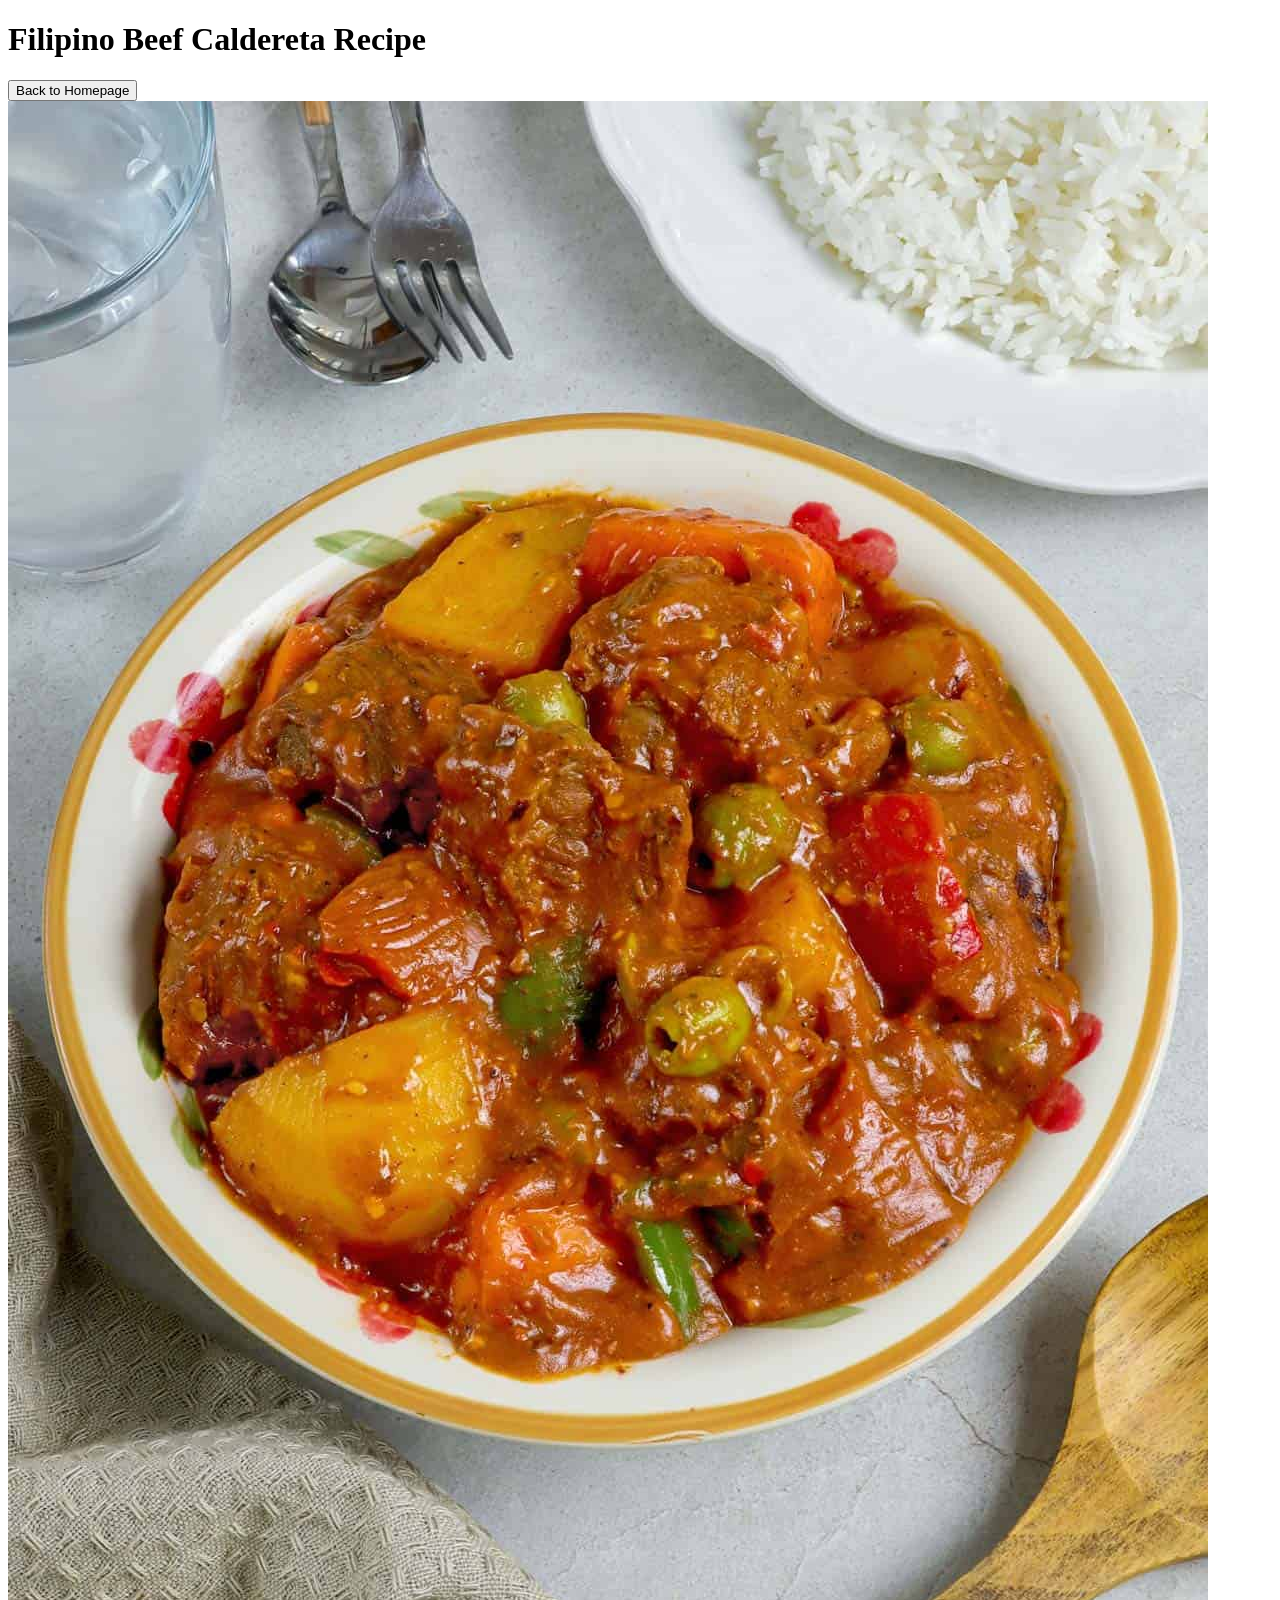
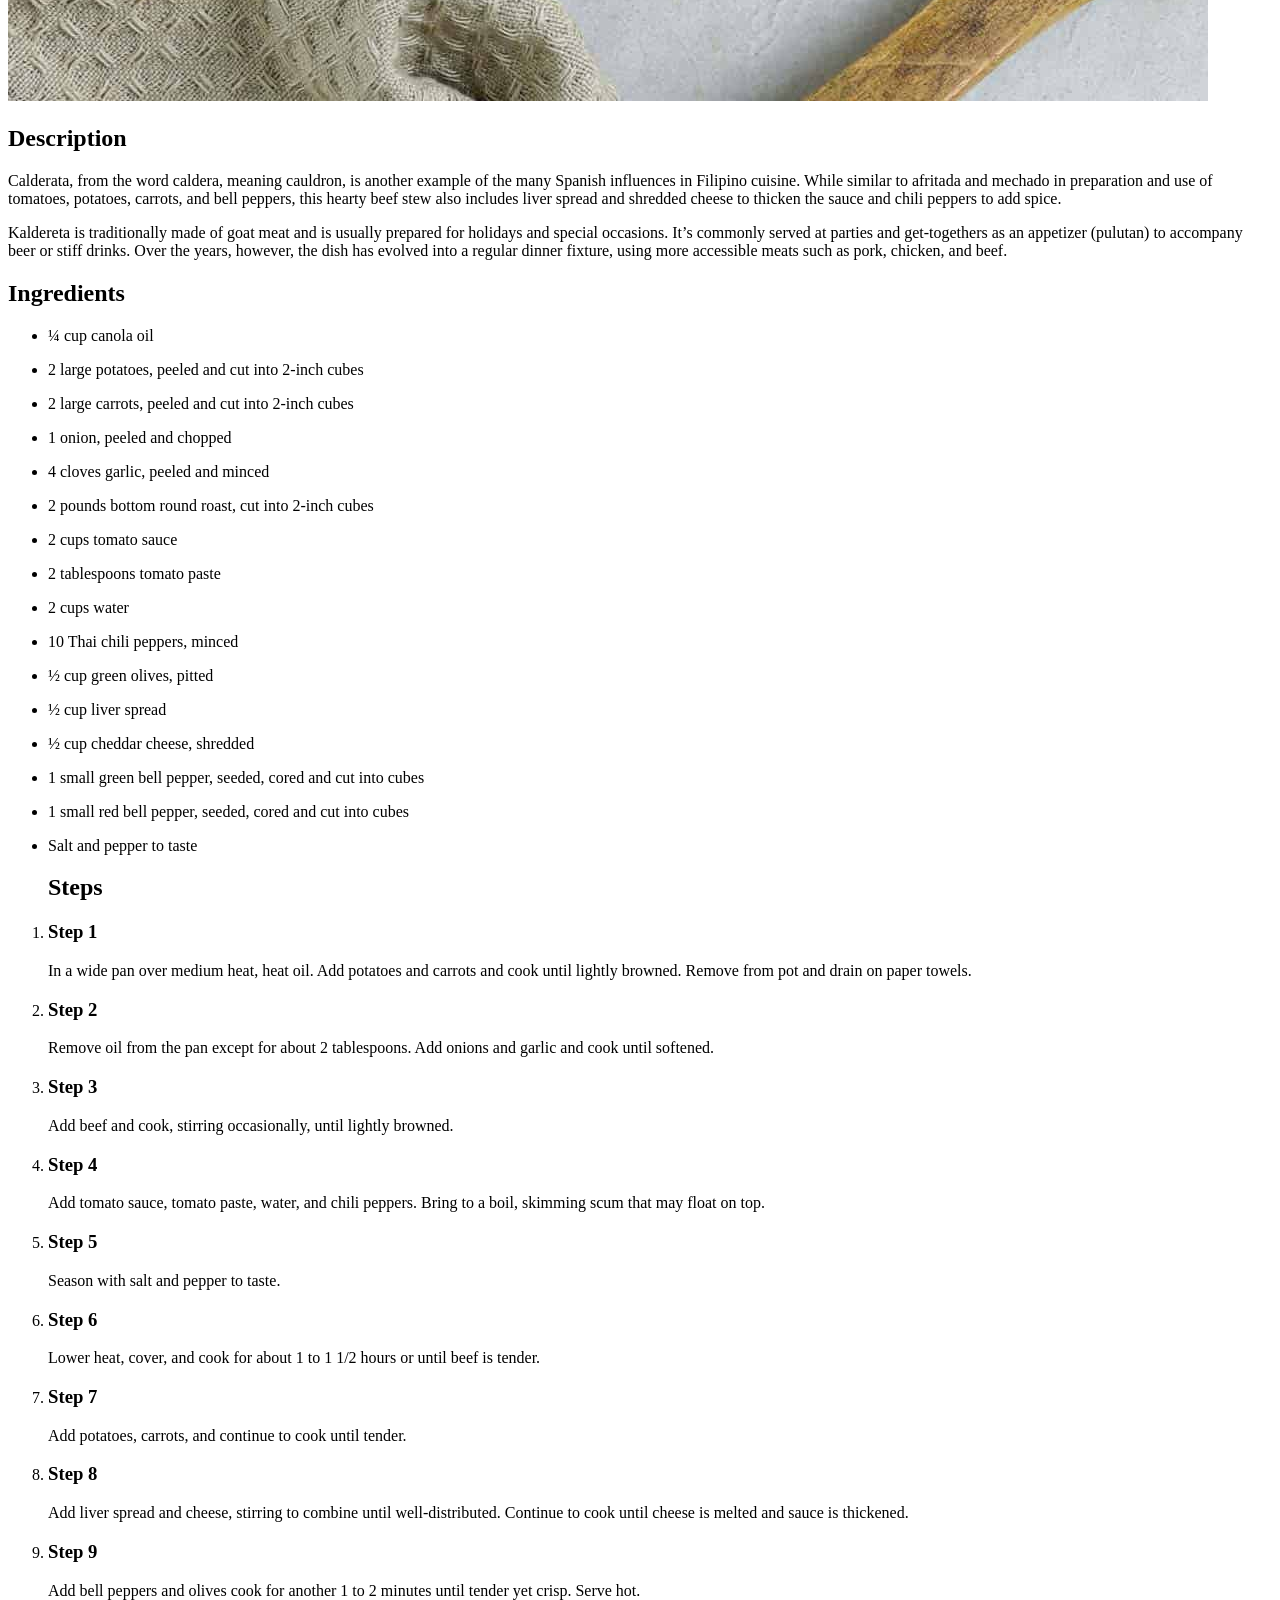
==== recipes/beefCaldereta.html @ e3bc2dab "Replace new recipe" ====
<!-- Credit to: https://www.kawalingpinoy.com/beef-caldereta/ -->
<!DOCTYPE html>
<html lang="en">
    <head>
        <meta charset="UTF-8">
        <title>Filipino Beef Caldereta Recipe</title> 
    </head>
    <body>
        <header>
            <h1>Filipino Beef Caldereta Recipe</h1>
            <nav>
                <a href="../index.html">
                    <button>Back to Homepage</button>
                </a>
            </nav>
        </header>
        <main>
            <section id="hero-image">
                <img src="../images/beefcaldereta.jpeg" alt="Filipino Beef Caldereta">
            </section>
            <section id="main-content">
                <section id="recipe-description">
                    <h2>Description</h2>
                    <p>
                        Calderata, from the word caldera, meaning cauldron, is another example of the many Spanish influences in Filipino cuisine. 
                        While similar to afritada and mechado in preparation and use of tomatoes, potatoes, carrots, and bell peppers, 
                        this hearty beef stew also includes liver spread and shredded cheese to thicken the sauce and chili peppers to add spice.
                    </p>
                    <p>
                        Kaldereta is traditionally made of goat meat and is usually prepared for holidays and special occasions. 
                        It’s commonly served at parties and get-togethers as an appetizer (pulutan) to accompany beer or stiff drinks. 
                        Over the years, however, the dish has evolved into a regular dinner fixture, using more accessible meats such as pork, chicken, and beef.
                    </p>
                </section>

                <section id="recipe-ingredients">
                    <h2>Ingredients</h2>
                    <ul>
                        <li>
                            <p>¼ cup canola oil</p>
                        </li>
                        <li>
                            <p>2 large potatoes, peeled and cut into 2-inch cubes</p>
                        </li>
                        <li>
                            <p>2 large carrots, peeled and cut into 2-inch cubes</p>
                        </li>
                        <li>
                            <p>1 onion, peeled and chopped</p>
                        </li>
                        <li>
                            <p>4 cloves garlic, peeled and minced</p>
                        </li>
                        <li>
                            <p>2 pounds bottom round roast, cut into 2-inch cubes</p>
                        </li>
                        <li>
                            <p>2 cups tomato sauce</p>
                        </li>
                        <li>
                            <p>2 tablespoons tomato paste</p>
                        </li>
                        <li>
                            <p>2 cups water</p>
                        </li>
                        <li>
                            <p>10 Thai chili peppers, minced</p>
                        </li>
                        <li>
                            <p>½ cup green olives, pitted</p>
                        </li>
                        <li>
                            <p>½ cup liver spread</p>
                        </li>
                        <li>
                            <p>½ cup cheddar cheese, shredded</p>
                        </li>
                        <li>
                            <p>1 small green bell pepper, seeded, cored and cut into cubes</p>
                        </li>
                        <li>
                            <p>1 small red bell pepper, seeded, cored and cut into cubes</p>
                        </li>
                        <li>
                            <p>Salt and pepper to taste</p>
                        </li>
                    </ul>
                </section>

                <section id="recipe-steps">
                    <ol>
                        <h2>Steps</h2>
                        <li>
                            <h3>Step 1</h3>
                            <p>
                                In a wide pan over medium heat, heat oil. Add potatoes and carrots and 
                                cook until lightly browned. Remove from pot and drain on paper towels.
                            </p>
                        </li>
                        <li>
                            <h3>Step 2</h3>
                            <p>
                                Remove oil from the pan except for about 2 tablespoons. 
                                Add onions and garlic and cook until softened.
                            </p>
                        </li>
                        <li>
                            <h3>Step 3</h3>
                            <p>
                                Add beef and cook, stirring occasionally, until lightly browned.
                            </p>
                        </li>
                        <li>
                            <h3>Step 4</h3>
                            <p>
                                Add tomato sauce, tomato paste, water, and chili peppers. 
                                Bring to a boil, skimming scum that may float on top. 
                            </p>
                        </li>
                        <li>
                            <h3>Step 5</h3>
                            <p>
                                Season with salt and pepper to taste.
                            </p>
                        </li>
                        <li>
                            <h3>Step 6</h3>
                            <p>
                                Lower heat, cover, and cook for about 1 to 1 1/2 hours or until beef is tender. 
                            </p>
                        </li>
                        <li>
                            <h3>Step 7</h3>
                            <p>
                                Add potatoes, carrots, and continue to cook until tender.
                            </p>
                        </li>
                        <li>
                            <h3>Step 8</h3>
                            <p>
                                Add liver spread and cheese, stirring to combine until well-distributed. 
                                Continue to cook until cheese is melted and sauce is thickened. 
                            </p>
                        </li>
                        <li>
                            <h3>Step 9</h3>
                            <p>
                                Add bell peppers and olives cook for another 1 to 2 minutes until tender yet crisp. Serve hot.
                            </p>
                        </li>
                    </ol>
                </section>
            </section>
        </main>
    </body>
</html>
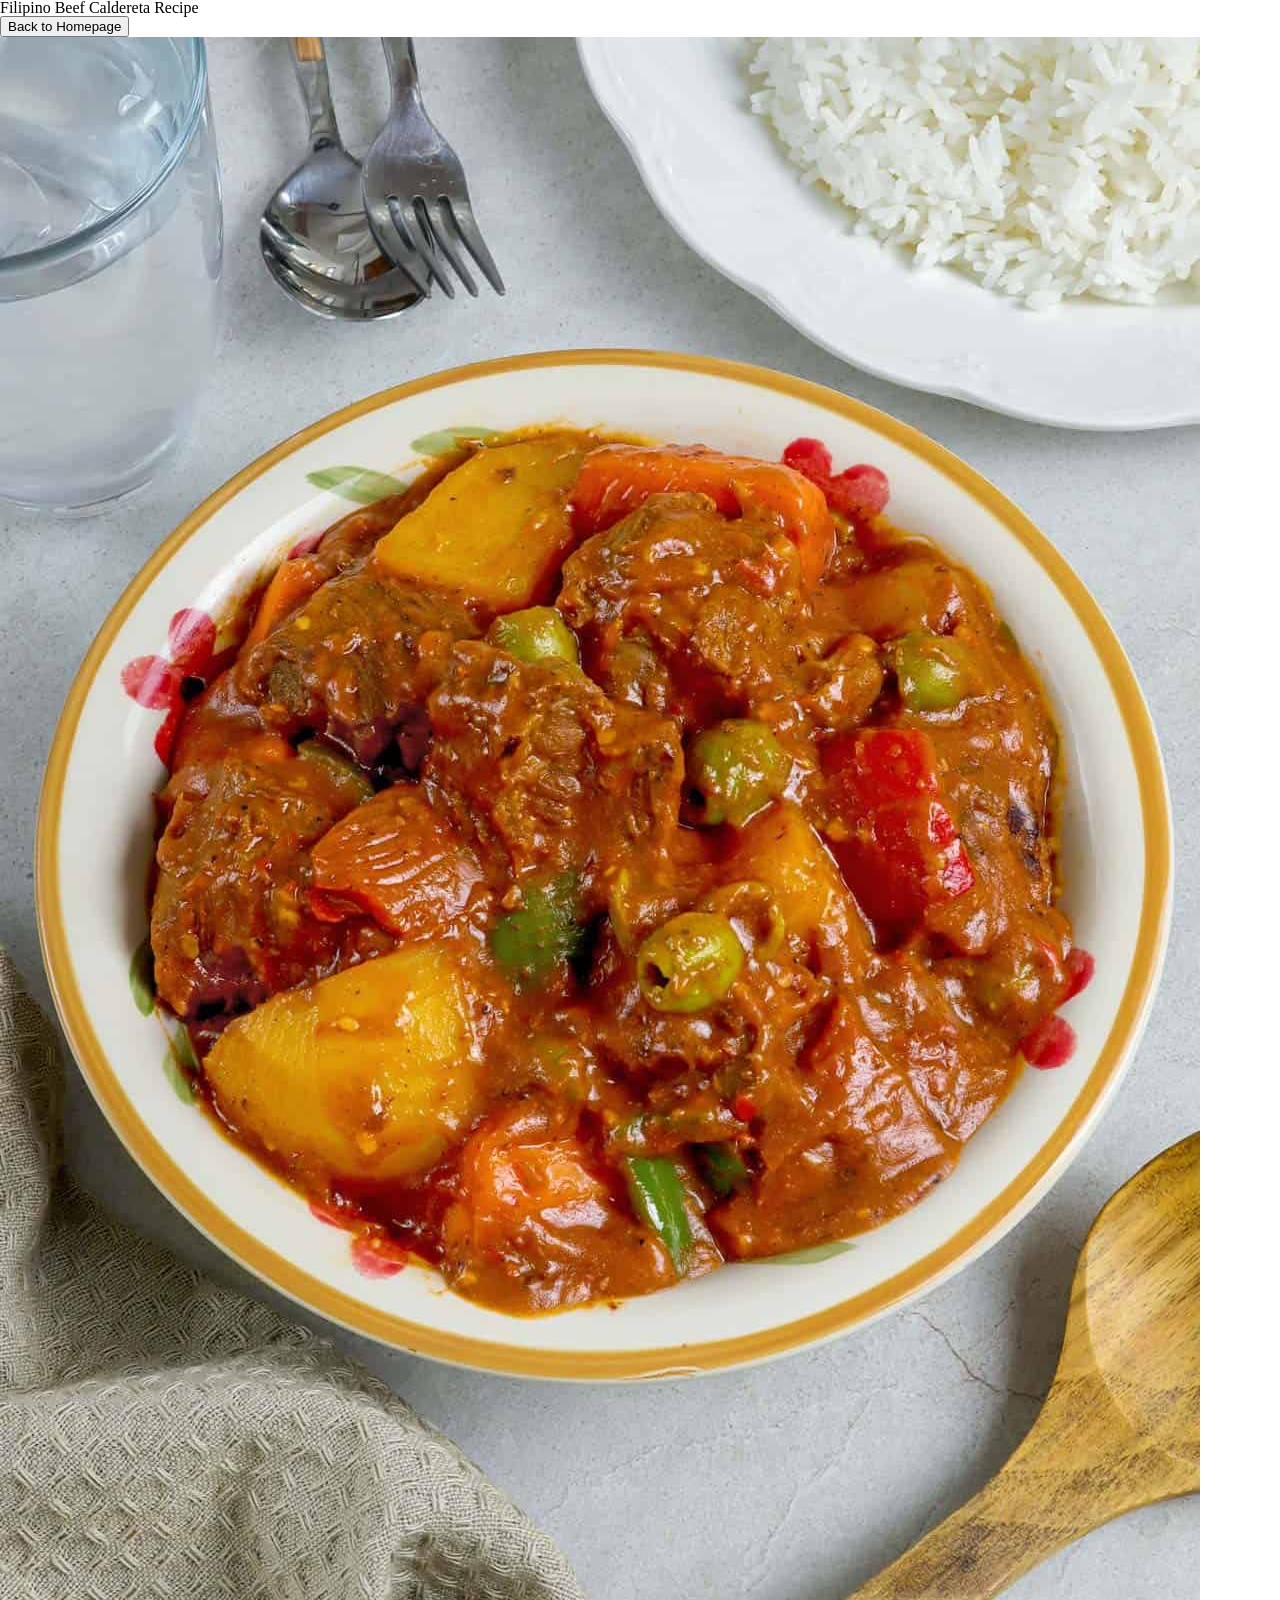
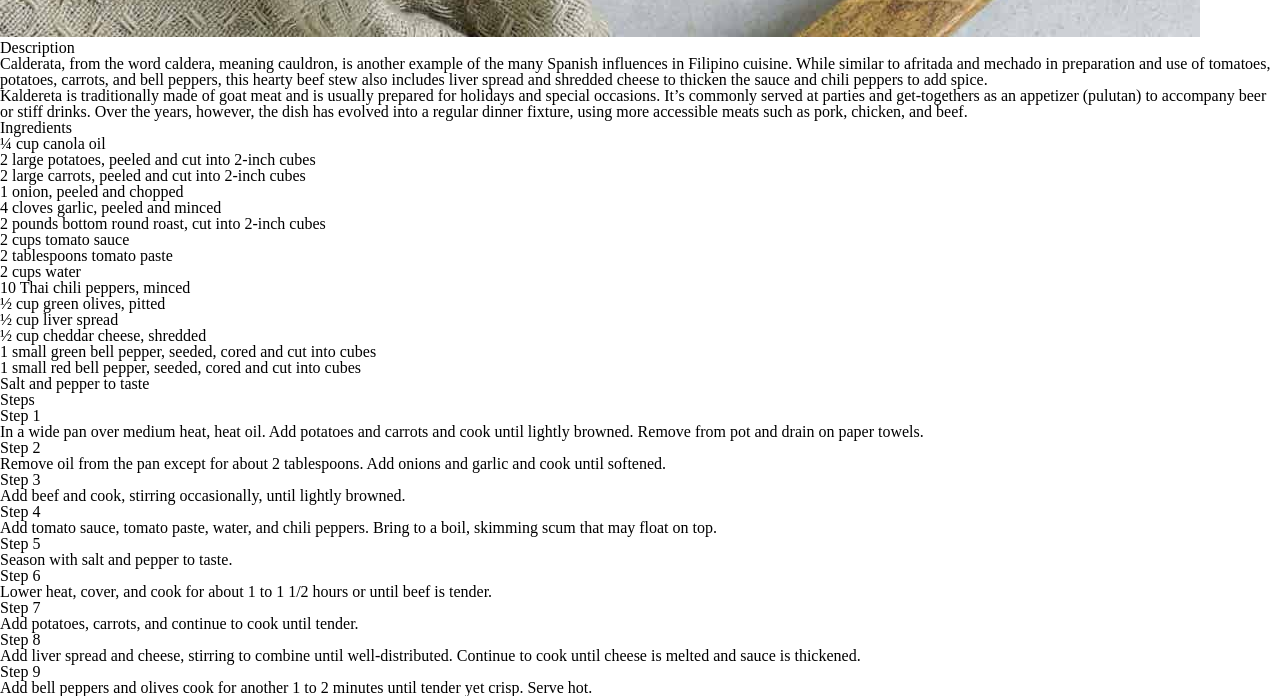
==== commit c811fd66: "Reset css" ====
--- a/recipes/beefCaldereta.html
+++ b/recipes/beefCaldereta.html
@@ -3,6 +3,7 @@
 <html lang="en">
     <head>
         <meta charset="UTF-8">
+        <link rel="stylesheet" href="../reset.css">
         <title>Filipino Beef Caldereta Recipe</title> 
     </head>
     <body>
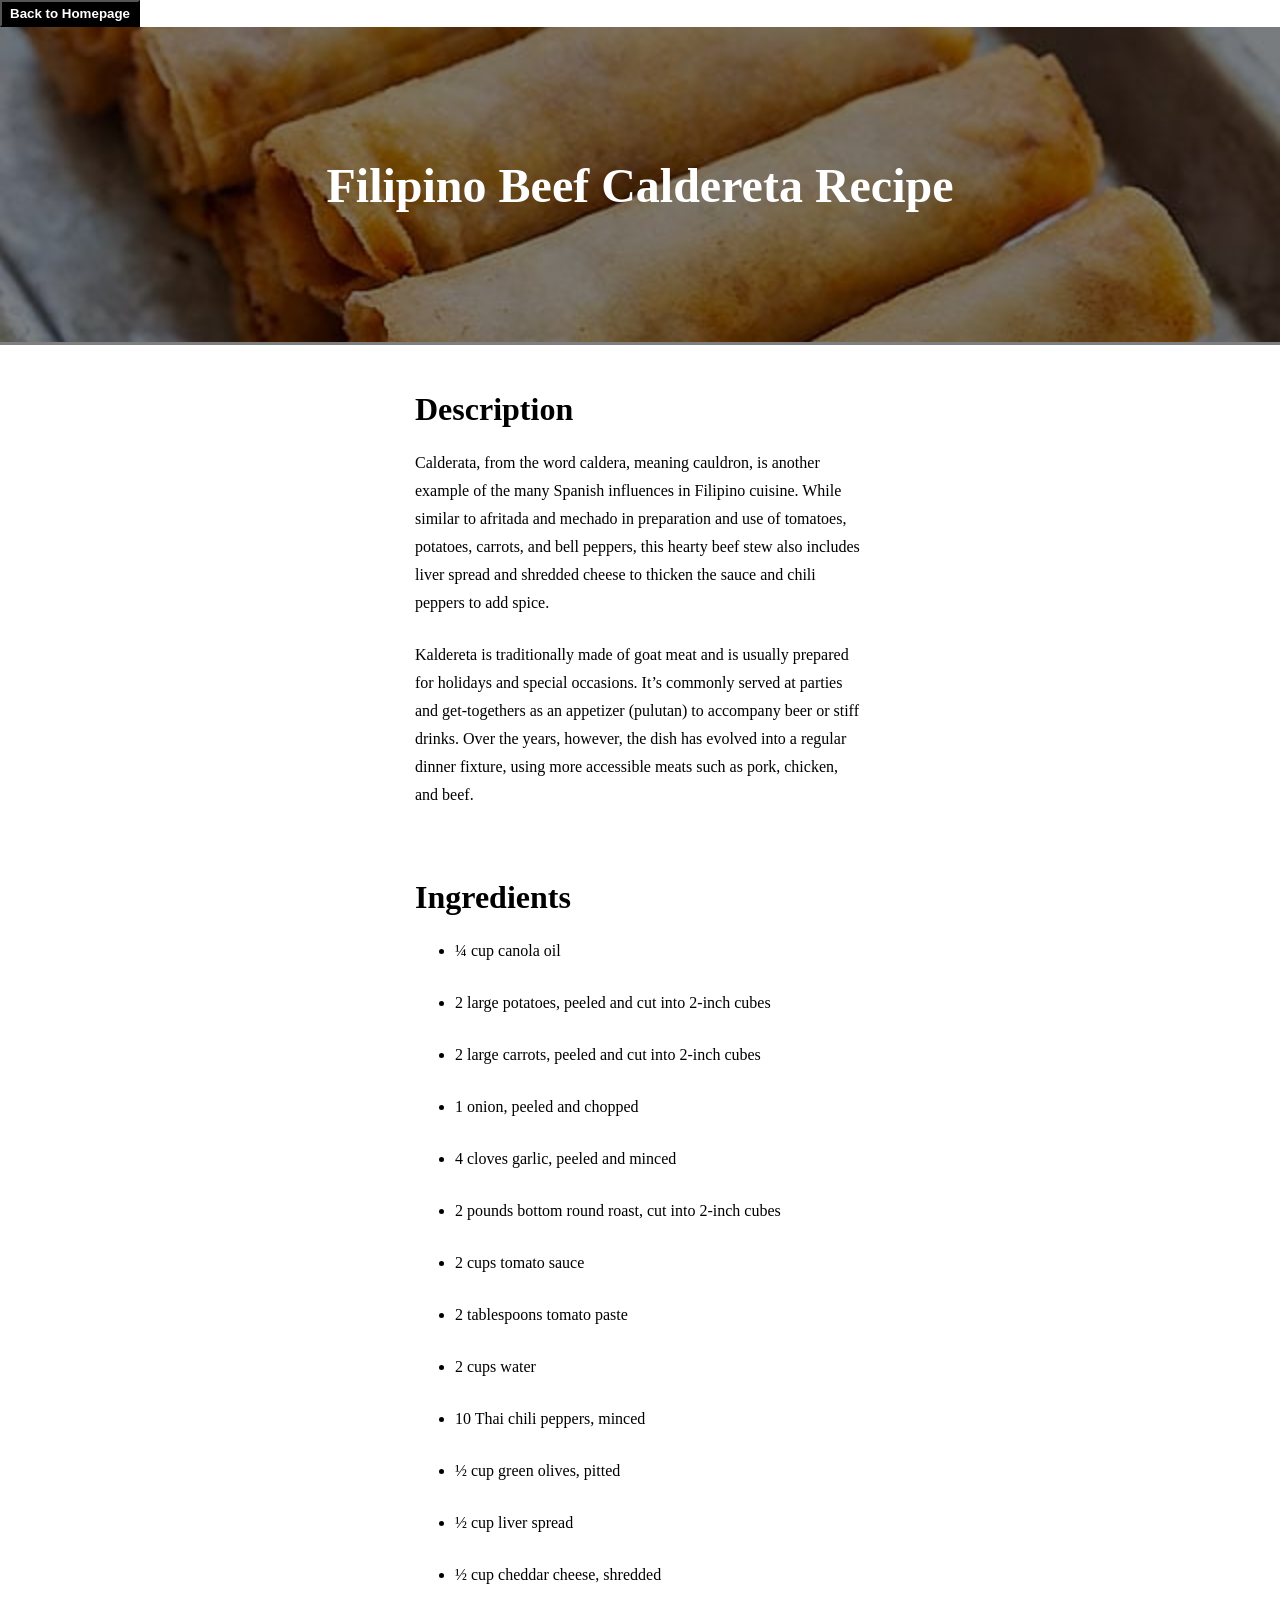
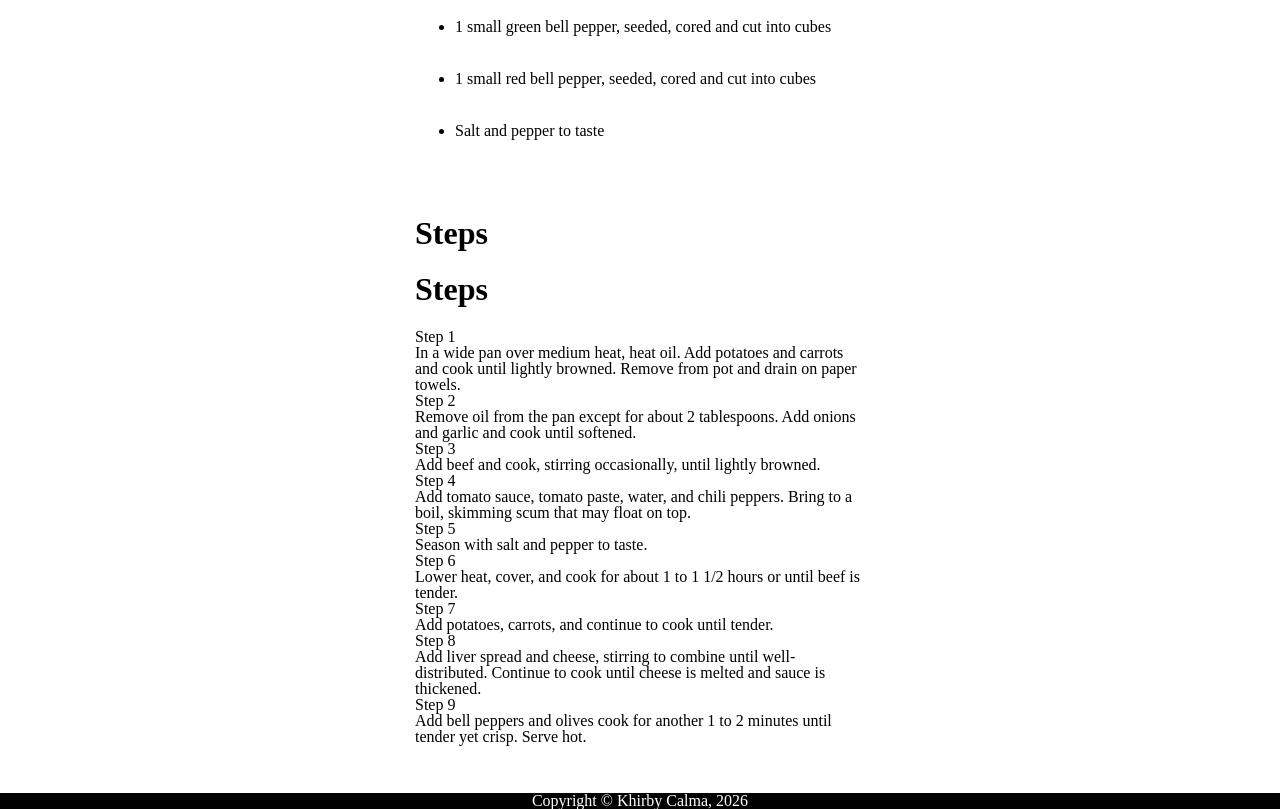
==== commit d207036f: "Made the site better" ====
--- a/recipes/beefCaldereta.html
+++ b/recipes/beefCaldereta.html
@@ -1,157 +1,176 @@
 <!-- Credit to: https://www.kawalingpinoy.com/beef-caldereta/ -->
 <!DOCTYPE html>
 <html lang="en">
-    <head>
-        <meta charset="UTF-8">
-        <link rel="stylesheet" href="../reset.css">
-        <title>Filipino Beef Caldereta Recipe</title> 
-    </head>
-    <body>
-        <header>
-            <h1>Filipino Beef Caldereta Recipe</h1>
-            <nav>
-                <a href="../index.html">
-                    <button>Back to Homepage</button>
-                </a>
-            </nav>
-        </header>
-        <main>
-            <section id="hero-image">
-                <img src="../images/beefcaldereta.jpeg" alt="Filipino Beef Caldereta">
+
+<head>
+    <meta charset="UTF-8">
+    <link rel="stylesheet" href="/styles.css">
+    <link rel="stylesheet" href="/reset.css">
+    <title>Filipino Beef Caldereta Recipe</title>
+</head>
+
+<body>
+    <header>
+        <nav>
+            <a href="/index.html">
+                <button class="backBtn">Back to Homepage</button>
+            </a>
+        </nav>
+    </header>
+    <main>
+        <section class="hero">
+            <img src="/images/lumpia.jpeg" alt="Filipino Lumpia">
+            <div class="overlay">
+                <h1 class="overlay-text">Filipino Beef Caldereta Recipe</h1>
+            </div>
+        </section>
+        <section class="recipe-content">
+            <section class="description">
+                <h2>Description</h2>
+                <p>
+                    Calderata, from the word caldera, meaning cauldron, is another example of the many Spanish
+                    influences in Filipino cuisine.
+                    While similar to afritada and mechado in preparation and use of tomatoes, potatoes, carrots, and
+                    bell peppers,
+                    this hearty beef stew also includes liver spread and shredded cheese to thicken the sauce and chili
+                    peppers to add spice.
+                </p>
+                <p>
+                    Kaldereta is traditionally made of goat meat and is usually prepared for holidays and special
+                    occasions.
+                    It’s commonly served at parties and get-togethers as an appetizer (pulutan) to accompany beer or
+                    stiff drinks.
+                    Over the years, however, the dish has evolved into a regular dinner fixture, using more accessible
+                    meats such as pork, chicken, and beef.
+                </p>
             </section>
-            <section id="main-content">
-                <section id="recipe-description">
-                    <h2>Description</h2>
-                    <p>
-                        Calderata, from the word caldera, meaning cauldron, is another example of the many Spanish influences in Filipino cuisine. 
-                        While similar to afritada and mechado in preparation and use of tomatoes, potatoes, carrots, and bell peppers, 
-                        this hearty beef stew also includes liver spread and shredded cheese to thicken the sauce and chili peppers to add spice.
-                    </p>
-                    <p>
-                        Kaldereta is traditionally made of goat meat and is usually prepared for holidays and special occasions. 
-                        It’s commonly served at parties and get-togethers as an appetizer (pulutan) to accompany beer or stiff drinks. 
-                        Over the years, however, the dish has evolved into a regular dinner fixture, using more accessible meats such as pork, chicken, and beef.
-                    </p>
-                </section>
 
-                <section id="recipe-ingredients">
-                    <h2>Ingredients</h2>
-                    <ul>
-                        <li>
-                            <p>¼ cup canola oil</p>
-                        </li>
-                        <li>
-                            <p>2 large potatoes, peeled and cut into 2-inch cubes</p>
-                        </li>
-                        <li>
-                            <p>2 large carrots, peeled and cut into 2-inch cubes</p>
-                        </li>
-                        <li>
-                            <p>1 onion, peeled and chopped</p>
-                        </li>
-                        <li>
-                            <p>4 cloves garlic, peeled and minced</p>
-                        </li>
-                        <li>
-                            <p>2 pounds bottom round roast, cut into 2-inch cubes</p>
-                        </li>
-                        <li>
-                            <p>2 cups tomato sauce</p>
-                        </li>
-                        <li>
-                            <p>2 tablespoons tomato paste</p>
-                        </li>
-                        <li>
-                            <p>2 cups water</p>
-                        </li>
-                        <li>
-                            <p>10 Thai chili peppers, minced</p>
-                        </li>
-                        <li>
-                            <p>½ cup green olives, pitted</p>
-                        </li>
-                        <li>
-                            <p>½ cup liver spread</p>
-                        </li>
-                        <li>
-                            <p>½ cup cheddar cheese, shredded</p>
-                        </li>
-                        <li>
-                            <p>1 small green bell pepper, seeded, cored and cut into cubes</p>
-                        </li>
-                        <li>
-                            <p>1 small red bell pepper, seeded, cored and cut into cubes</p>
-                        </li>
-                        <li>
-                            <p>Salt and pepper to taste</p>
-                        </li>
-                    </ul>
-                </section>
+            <section class="ingredients">
+                <h2>Ingredients</h2>
+                <ul>
+                    <li>
+                        <p>¼ cup canola oil</p>
+                    </li>
+                    <li>
+                        <p>2 large potatoes, peeled and cut into 2-inch cubes</p>
+                    </li>
+                    <li>
+                        <p>2 large carrots, peeled and cut into 2-inch cubes</p>
+                    </li>
+                    <li>
+                        <p>1 onion, peeled and chopped</p>
+                    </li>
+                    <li>
+                        <p>4 cloves garlic, peeled and minced</p>
+                    </li>
+                    <li>
+                        <p>2 pounds bottom round roast, cut into 2-inch cubes</p>
+                    </li>
+                    <li>
+                        <p>2 cups tomato sauce</p>
+                    </li>
+                    <li>
+                        <p>2 tablespoons tomato paste</p>
+                    </li>
+                    <li>
+                        <p>2 cups water</p>
+                    </li>
+                    <li>
+                        <p>10 Thai chili peppers, minced</p>
+                    </li>
+                    <li>
+                        <p>½ cup green olives, pitted</p>
+                    </li>
+                    <li>
+                        <p>½ cup liver spread</p>
+                    </li>
+                    <li>
+                        <p>½ cup cheddar cheese, shredded</p>
+                    </li>
+                    <li>
+                        <p>1 small green bell pepper, seeded, cored and cut into cubes</p>
+                    </li>
+                    <li>
+                        <p>1 small red bell pepper, seeded, cored and cut into cubes</p>
+                    </li>
+                    <li>
+                        <p>Salt and pepper to taste</p>
+                    </li>
+                </ul>
+            </section>
 
-                <section id="recipe-steps">
-                    <ol>
-                        <h2>Steps</h2>
-                        <li>
-                            <h3>Step 1</h3>
-                            <p>
-                                In a wide pan over medium heat, heat oil. Add potatoes and carrots and 
-                                cook until lightly browned. Remove from pot and drain on paper towels.
-                            </p>
-                        </li>
-                        <li>
-                            <h3>Step 2</h3>
-                            <p>
-                                Remove oil from the pan except for about 2 tablespoons. 
-                                Add onions and garlic and cook until softened.
-                            </p>
-                        </li>
-                        <li>
-                            <h3>Step 3</h3>
-                            <p>
-                                Add beef and cook, stirring occasionally, until lightly browned.
-                            </p>
-                        </li>
-                        <li>
-                            <h3>Step 4</h3>
-                            <p>
-                                Add tomato sauce, tomato paste, water, and chili peppers. 
-                                Bring to a boil, skimming scum that may float on top. 
-                            </p>
-                        </li>
-                        <li>
-                            <h3>Step 5</h3>
-                            <p>
-                                Season with salt and pepper to taste.
-                            </p>
-                        </li>
-                        <li>
-                            <h3>Step 6</h3>
-                            <p>
-                                Lower heat, cover, and cook for about 1 to 1 1/2 hours or until beef is tender. 
-                            </p>
-                        </li>
-                        <li>
-                            <h3>Step 7</h3>
-                            <p>
-                                Add potatoes, carrots, and continue to cook until tender.
-                            </p>
-                        </li>
-                        <li>
-                            <h3>Step 8</h3>
-                            <p>
-                                Add liver spread and cheese, stirring to combine until well-distributed. 
-                                Continue to cook until cheese is melted and sauce is thickened. 
-                            </p>
-                        </li>
-                        <li>
-                            <h3>Step 9</h3>
-                            <p>
-                                Add bell peppers and olives cook for another 1 to 2 minutes until tender yet crisp. Serve hot.
-                            </p>
-                        </li>
-                    </ol>
-                </section>
+            <section class="steps">
+                <h2>Steps</h2>
+                <ol>
+                    <h2>Steps</h2>
+                    <li>
+                        <h3>Step 1</h3>
+                        <p>
+                            In a wide pan over medium heat, heat oil. Add potatoes and carrots and
+                            cook until lightly browned. Remove from pot and drain on paper towels.
+                        </p>
+                    </li>
+                    <li>
+                        <h3>Step 2</h3>
+                        <p>
+                            Remove oil from the pan except for about 2 tablespoons.
+                            Add onions and garlic and cook until softened.
+                        </p>
+                    </li>
+                    <li>
+                        <h3>Step 3</h3>
+                        <p>
+                            Add beef and cook, stirring occasionally, until lightly browned.
+                        </p>
+                    </li>
+                    <li>
+                        <h3>Step 4</h3>
+                        <p>
+                            Add tomato sauce, tomato paste, water, and chili peppers.
+                            Bring to a boil, skimming scum that may float on top.
+                        </p>
+                    </li>
+                    <li>
+                        <h3>Step 5</h3>
+                        <p>
+                            Season with salt and pepper to taste.
+                        </p>
+                    </li>
+                    <li>
+                        <h3>Step 6</h3>
+                        <p>
+                            Lower heat, cover, and cook for about 1 to 1 1/2 hours or until beef is tender.
+                        </p>
+                    </li>
+                    <li>
+                        <h3>Step 7</h3>
+                        <p>
+                            Add potatoes, carrots, and continue to cook until tender.
+                        </p>
+                    </li>
+                    <li>
+                        <h3>Step 8</h3>
+                        <p>
+                            Add liver spread and cheese, stirring to combine until well-distributed.
+                            Continue to cook until cheese is melted and sauce is thickened.
+                        </p>
+                    </li>
+                    <li>
+                        <h3>Step 9</h3>
+                        <p>
+                            Add bell peppers and olives cook for another 1 to 2 minutes until tender yet crisp. Serve
+                            hot.
+                        </p>
+                    </li>
+                </ol>
             </section>
-        </main>
-    </body>
+        </section>
+    </main>
+    <footer>
+        <p>Copyright &copy; Khirby Calma,
+            <script>document.write(new Date().getFullYear());</script>
+        </p>
+    </footer>
+</body>
+
 </html>
--- a/styles.css
+++ b/styles.css
@@ -0,0 +1,153 @@
+body {
+    margin: 0;
+    min-height: 100vh;
+    display: flex;
+    flex-direction: column;
+    font-family: 'Source Sans Pro', sans-serif;
+}
+
+/* HEADER */
+.hero {
+    position: relative;
+    width: 100%;
+}
+
+.hero img {
+    width: 100%;
+    height: 35vh;
+    object-fit: cover;
+}
+
+.hero .overlay {
+    position: absolute;
+    top: 0;
+    left: 0;
+    width: 100%;
+    height: 100%;
+    z-index: 1;
+    background-color: rgba(0, 0, 0, 0.5);
+}
+
+.hero .overlay .overlay-text {
+    position: absolute;
+    top: 50%;
+    left: 50%;
+    transform: translate(-50%, -50%);
+    color: #fff;
+    font-size: 3rem;
+    font-weight: bold;
+}
+
+/* MAIN */
+.recipes {
+    margin: 3rem;
+}
+
+.recipes h2 {
+    font-size: 2rem;
+    font-weight: bold;
+    margin: 3rem;
+    text-align: center;
+}
+
+.recipe-list {
+    display: grid;
+    grid-gap: 3rem;
+    grid-template-columns: repeat(3, 1fr);
+}
+
+.recipe-card {
+    box-shadow: rgba(0, 0, 0, 0.35) 0px 5px 15px;
+    position: relative;
+}
+
+.recipe-img {
+    width: 100%;
+    height: 100%;
+    object-fit: cover;
+}
+
+.recipe-card .overlay {
+    position: absolute;
+    bottom: 100%;
+    left: 0;
+    right: 0;
+    background-color: rgba(0, 0, 0, 0.5);
+    overflow: hidden;
+    width: 100%;
+    height: 0;
+    transition: .5s ease;
+}
+
+.recipe-card:hover .overlay {
+    bottom: 0;
+    height: 100%;
+}
+
+.recipe-card .overlay .overlay-text {
+    text-transform: uppercase;
+    font-size: 1rem;
+    font-weight: bold;
+    color: white;
+    font-size: 20px;
+    position: absolute;
+    top: 50%;
+    left: 50%;
+    -webkit-transform: translate(-50%, -50%);
+    -ms-transform: translate(-50%, -50%);
+    transform: translate(-50%, -50%);
+    text-align: center;
+}
+
+.recipe-content {
+    width: 50vh;
+    display: flex;
+    flex-direction: column;
+    gap: 3rem;
+    margin: 3rem auto;
+}
+
+.recipe-content .description h2,
+.recipe-content .ingredients h2,
+.recipe-content .steps h2 {
+    font-size: 2rem;
+    font-weight: bold;
+    margin-bottom: 1.5rem;
+}
+
+.recipe-content .description p,
+.recipe-content .ingredients ul li p {
+    font-size: 1rem;
+    line-height: 1.75rem;
+    margin-bottom: 1.5rem;
+}
+
+.recipe-content .ingredients ul {
+    display: block;
+    list-style: disc outside none;
+    margin: 1em 0;
+    padding: 0 0 0 40px;
+}
+
+.recipe-content .ingredients ul li {
+    display: list-item;
+}
+
+/* FOOTER */
+footer {
+    text-align: center;
+    background-color: black;
+    color: white;
+    font-size: 1rem;
+    font-weight: bold;
+    padding: 1rem;
+    margin-top: auto;
+}
+
+.backBtn {
+    background-color: black;
+    color: white;
+    cursor: pointer;
+    font-weight: bolder;
+    padding: 4px 8px;
+}
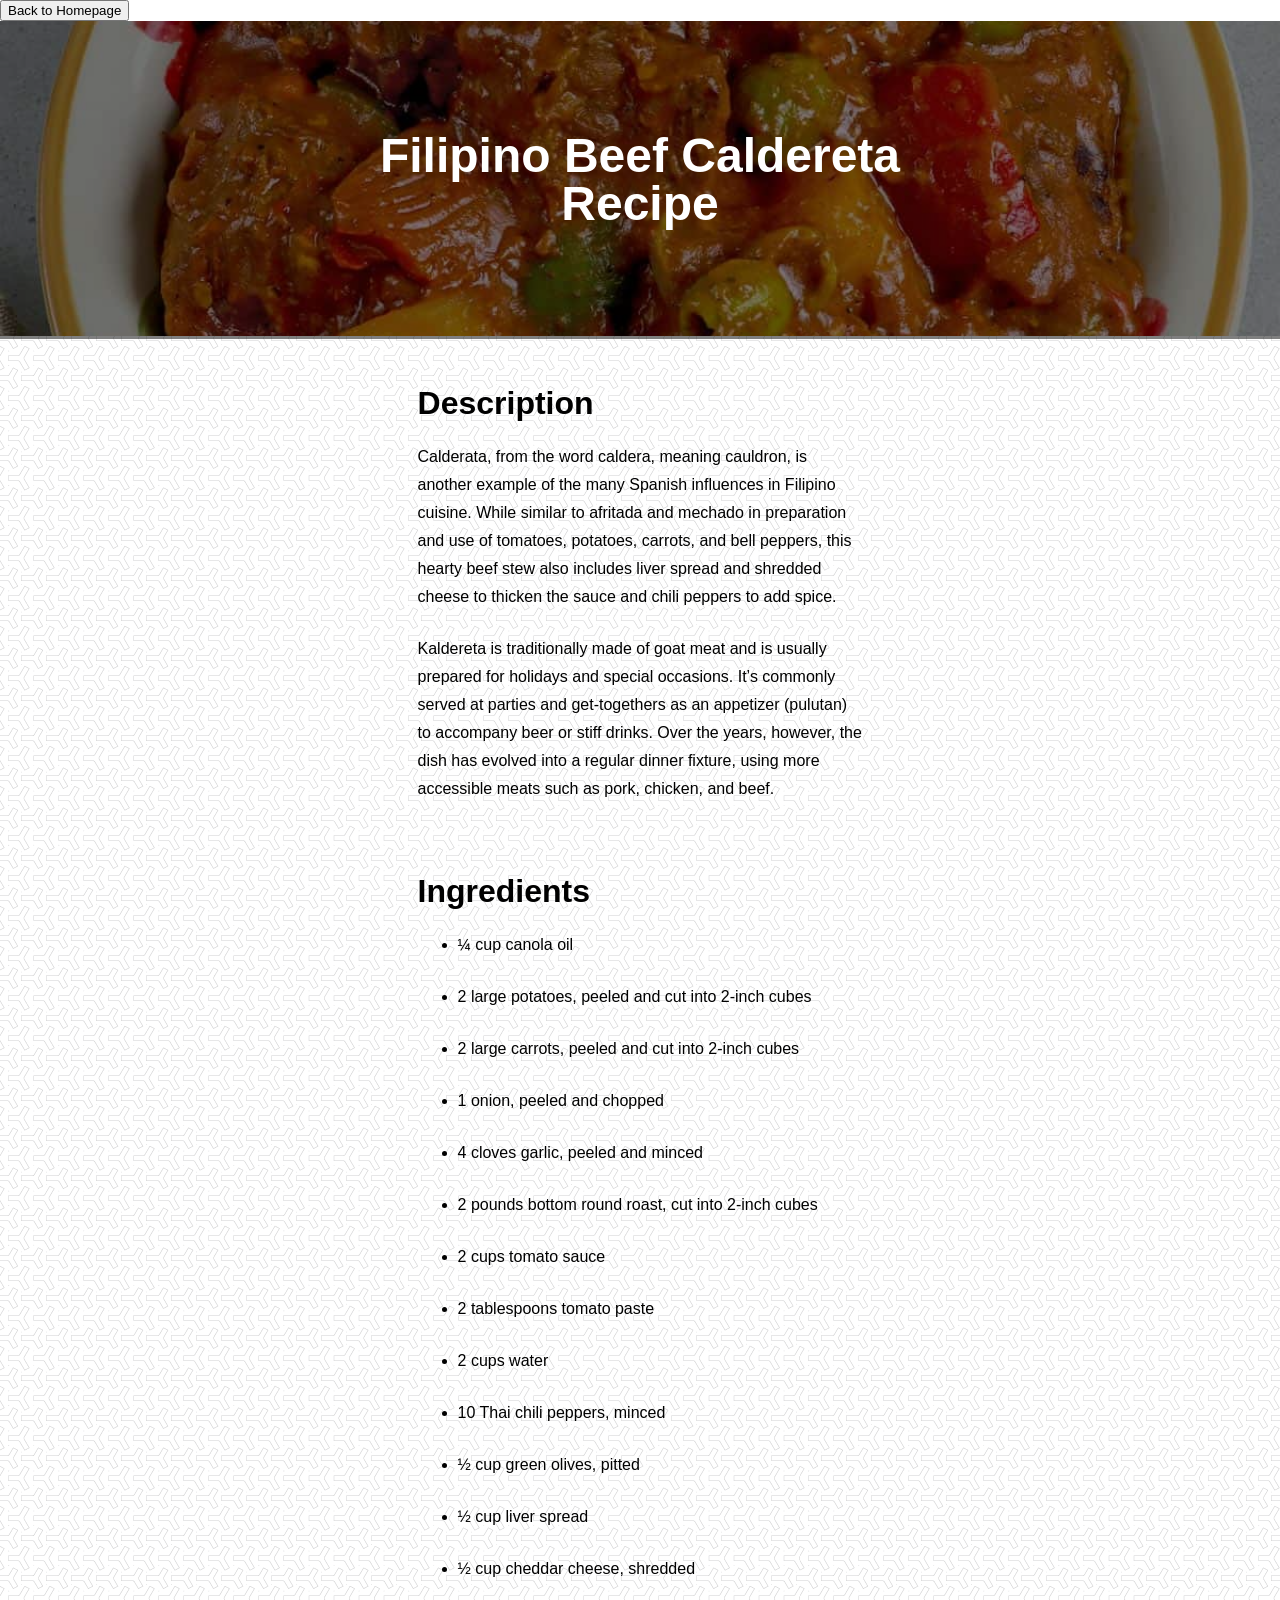
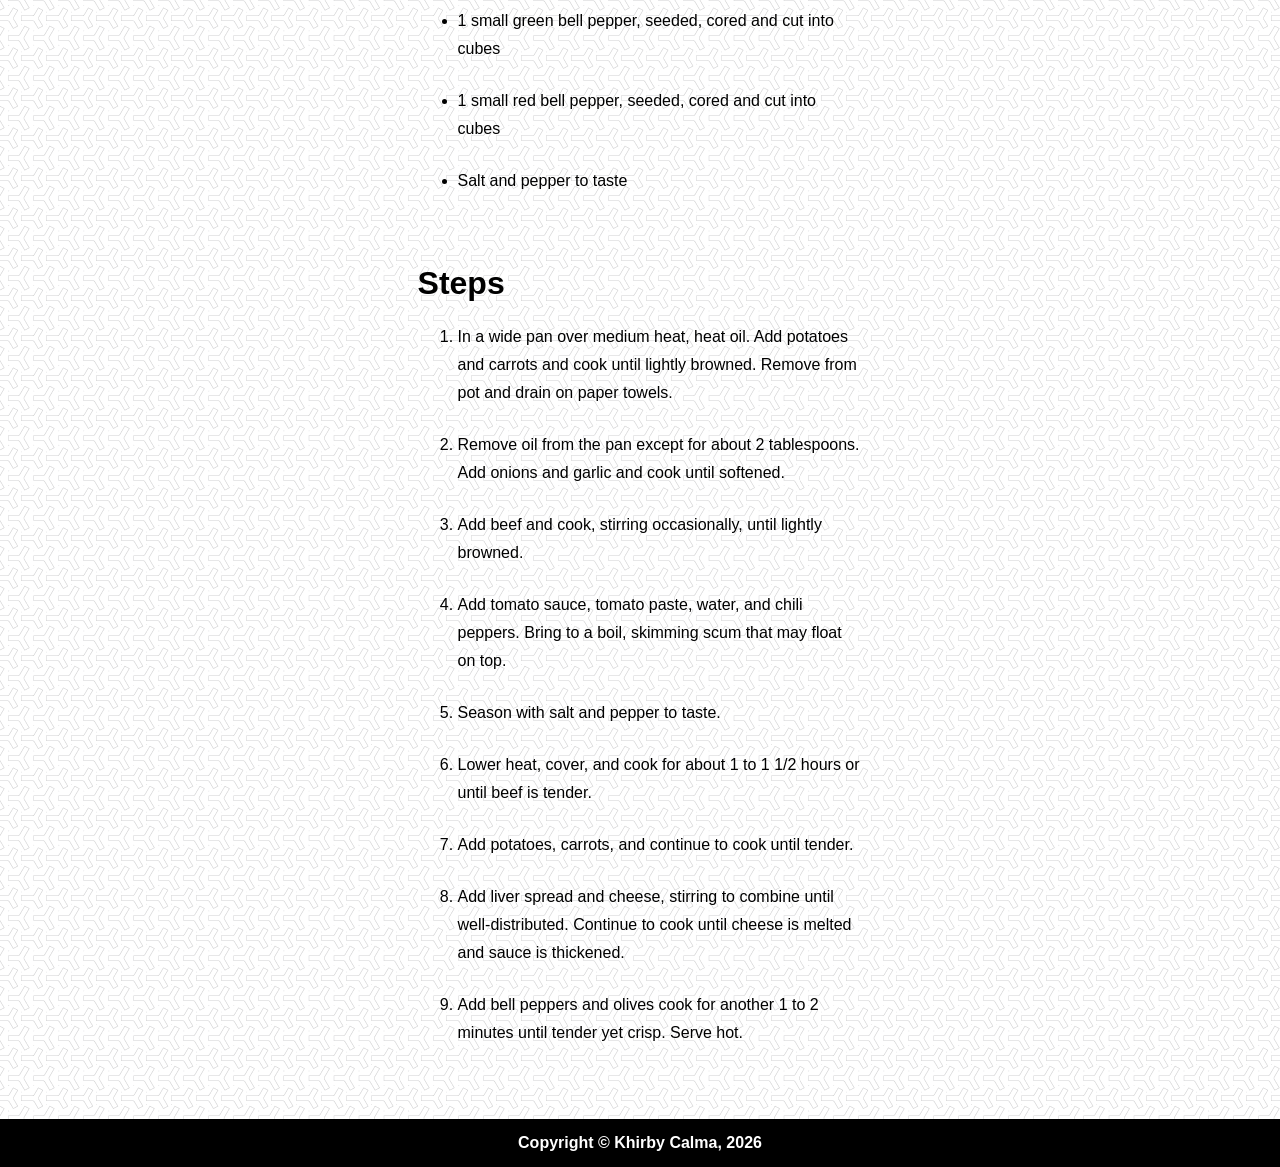
==== commit d930d96d: "Style recipe" ====
--- a/recipes/beefCaldereta.html
+++ b/recipes/beefCaldereta.html
@@ -1,176 +1,154 @@
 <!-- Credit to: https://www.kawalingpinoy.com/beef-caldereta/ -->
 <!DOCTYPE html>
 <html lang="en">
+    <head>
+        <meta charset="UTF-8">
+        <link rel="stylesheet" href="../reset.css">
+        <link rel="stylesheet" href="../styles.css">
+        <title>Filipino Beef Caldereta Recipe</title> 
+    </head>
+    <body>
+        <header>
+            <nav>
+                <a href="../index.html">
+                    <button>Back to Homepage</button>
+                </a>
+            </nav>
+        </header>
+        <main>
+            <section class="hero">
+                <img src="../images/beefcaldereta.jpeg" alt="Filipino Beef Caldereta">
+                <div class="overlay">
+                    <h1 class="overlay-text">Filipino Beef Caldereta Recipe</h1>
+                </div>
+            </section>
+            <section class="recipe-content">
+                <section class="description">
+                    <h2>Description</h2>
+                    <p>
+                        Calderata, from the word caldera, meaning cauldron, is another example of the many Spanish influences in Filipino cuisine. 
+                        While similar to afritada and mechado in preparation and use of tomatoes, potatoes, carrots, and bell peppers, 
+                        this hearty beef stew also includes liver spread and shredded cheese to thicken the sauce and chili peppers to add spice.
+                    </p>
+                    <p>
+                        Kaldereta is traditionally made of goat meat and is usually prepared for holidays and special occasions. 
+                        It’s commonly served at parties and get-togethers as an appetizer (pulutan) to accompany beer or stiff drinks. 
+                        Over the years, however, the dish has evolved into a regular dinner fixture, using more accessible meats such as pork, chicken, and beef.
+                    </p>
+                </section>
 
-<head>
-    <meta charset="UTF-8">
-    <link rel="stylesheet" href="/styles.css">
-    <link rel="stylesheet" href="/reset.css">
-    <title>Filipino Beef Caldereta Recipe</title>
-</head>
+                <section class="ingredients">
+                    <h2>Ingredients</h2>
+                    <ul>
+                        <li>
+                            <p>¼ cup canola oil</p>
+                        </li>
+                        <li>
+                            <p>2 large potatoes, peeled and cut into 2-inch cubes</p>
+                        </li>
+                        <li>
+                            <p>2 large carrots, peeled and cut into 2-inch cubes</p>
+                        </li>
+                        <li>
+                            <p>1 onion, peeled and chopped</p>
+                        </li>
+                        <li>
+                            <p>4 cloves garlic, peeled and minced</p>
+                        </li>
+                        <li>
+                            <p>2 pounds bottom round roast, cut into 2-inch cubes</p>
+                        </li>
+                        <li>
+                            <p>2 cups tomato sauce</p>
+                        </li>
+                        <li>
+                            <p>2 tablespoons tomato paste</p>
+                        </li>
+                        <li>
+                            <p>2 cups water</p>
+                        </li>
+                        <li>
+                            <p>10 Thai chili peppers, minced</p>
+                        </li>
+                        <li>
+                            <p>½ cup green olives, pitted</p>
+                        </li>
+                        <li>
+                            <p>½ cup liver spread</p>
+                        </li>
+                        <li>
+                            <p>½ cup cheddar cheese, shredded</p>
+                        </li>
+                        <li>
+                            <p>1 small green bell pepper, seeded, cored and cut into cubes</p>
+                        </li>
+                        <li>
+                            <p>1 small red bell pepper, seeded, cored and cut into cubes</p>
+                        </li>
+                        <li>
+                            <p>Salt and pepper to taste</p>
+                        </li>
+                    </ul>
+                </section>
 
-<body>
-    <header>
-        <nav>
-            <a href="/index.html">
-                <button class="backBtn">Back to Homepage</button>
-            </a>
-        </nav>
-    </header>
-    <main>
-        <section class="hero">
-            <img src="/images/lumpia.jpeg" alt="Filipino Lumpia">
-            <div class="overlay">
-                <h1 class="overlay-text">Filipino Beef Caldereta Recipe</h1>
-            </div>
-        </section>
-        <section class="recipe-content">
-            <section class="description">
-                <h2>Description</h2>
-                <p>
-                    Calderata, from the word caldera, meaning cauldron, is another example of the many Spanish
-                    influences in Filipino cuisine.
-                    While similar to afritada and mechado in preparation and use of tomatoes, potatoes, carrots, and
-                    bell peppers,
-                    this hearty beef stew also includes liver spread and shredded cheese to thicken the sauce and chili
-                    peppers to add spice.
-                </p>
-                <p>
-                    Kaldereta is traditionally made of goat meat and is usually prepared for holidays and special
-                    occasions.
-                    It’s commonly served at parties and get-togethers as an appetizer (pulutan) to accompany beer or
-                    stiff drinks.
-                    Over the years, however, the dish has evolved into a regular dinner fixture, using more accessible
-                    meats such as pork, chicken, and beef.
-                </p>
+                <section class="steps">
+                    <h2>Steps</h2>
+                    <ol>
+                        <li>
+                            <p>
+                                In a wide pan over medium heat, heat oil. Add potatoes and carrots and 
+                                cook until lightly browned. Remove from pot and drain on paper towels.
+                            </p>
+                        </li>
+                        <li>
+                            <p>
+                                Remove oil from the pan except for about 2 tablespoons. 
+                                Add onions and garlic and cook until softened.
+                            </p>
+                        </li>
+                        <li>
+                            <p>
+                                Add beef and cook, stirring occasionally, until lightly browned.
+                            </p>
+                        </li>
+                        <li>
+                            <p>
+                                Add tomato sauce, tomato paste, water, and chili peppers. 
+                                Bring to a boil, skimming scum that may float on top. 
+                            </p>
+                        </li>
+                        <li>
+                            <p>
+                                Season with salt and pepper to taste.
+                            </p>
+                        </li>
+                        <li>
+                            <p>
+                                Lower heat, cover, and cook for about 1 to 1 1/2 hours or until beef is tender. 
+                            </p>
+                        </li>
+                        <li>
+                            <p>
+                                Add potatoes, carrots, and continue to cook until tender.
+                            </p>
+                        </li>
+                        <li>
+                            <p>
+                                Add liver spread and cheese, stirring to combine until well-distributed. 
+                                Continue to cook until cheese is melted and sauce is thickened. 
+                            </p>
+                        </li>
+                        <li>
+                            <p>
+                                Add bell peppers and olives cook for another 1 to 2 minutes until tender yet crisp. Serve hot.
+                            </p>
+                        </li>
+                    </ol>
+                </section>
             </section>
-
-            <section class="ingredients">
-                <h2>Ingredients</h2>
-                <ul>
-                    <li>
-                        <p>¼ cup canola oil</p>
-                    </li>
-                    <li>
-                        <p>2 large potatoes, peeled and cut into 2-inch cubes</p>
-                    </li>
-                    <li>
-                        <p>2 large carrots, peeled and cut into 2-inch cubes</p>
-                    </li>
-                    <li>
-                        <p>1 onion, peeled and chopped</p>
-                    </li>
-                    <li>
-                        <p>4 cloves garlic, peeled and minced</p>
-                    </li>
-                    <li>
-                        <p>2 pounds bottom round roast, cut into 2-inch cubes</p>
-                    </li>
-                    <li>
-                        <p>2 cups tomato sauce</p>
-                    </li>
-                    <li>
-                        <p>2 tablespoons tomato paste</p>
-                    </li>
-                    <li>
-                        <p>2 cups water</p>
-                    </li>
-                    <li>
-                        <p>10 Thai chili peppers, minced</p>
-                    </li>
-                    <li>
-                        <p>½ cup green olives, pitted</p>
-                    </li>
-                    <li>
-                        <p>½ cup liver spread</p>
-                    </li>
-                    <li>
-                        <p>½ cup cheddar cheese, shredded</p>
-                    </li>
-                    <li>
-                        <p>1 small green bell pepper, seeded, cored and cut into cubes</p>
-                    </li>
-                    <li>
-                        <p>1 small red bell pepper, seeded, cored and cut into cubes</p>
-                    </li>
-                    <li>
-                        <p>Salt and pepper to taste</p>
-                    </li>
-                </ul>
-            </section>
-
-            <section class="steps">
-                <h2>Steps</h2>
-                <ol>
-                    <h2>Steps</h2>
-                    <li>
-                        <h3>Step 1</h3>
-                        <p>
-                            In a wide pan over medium heat, heat oil. Add potatoes and carrots and
-                            cook until lightly browned. Remove from pot and drain on paper towels.
-                        </p>
-                    </li>
-                    <li>
-                        <h3>Step 2</h3>
-                        <p>
-                            Remove oil from the pan except for about 2 tablespoons.
-                            Add onions and garlic and cook until softened.
-                        </p>
-                    </li>
-                    <li>
-                        <h3>Step 3</h3>
-                        <p>
-                            Add beef and cook, stirring occasionally, until lightly browned.
-                        </p>
-                    </li>
-                    <li>
-                        <h3>Step 4</h3>
-                        <p>
-                            Add tomato sauce, tomato paste, water, and chili peppers.
-                            Bring to a boil, skimming scum that may float on top.
-                        </p>
-                    </li>
-                    <li>
-                        <h3>Step 5</h3>
-                        <p>
-                            Season with salt and pepper to taste.
-                        </p>
-                    </li>
-                    <li>
-                        <h3>Step 6</h3>
-                        <p>
-                            Lower heat, cover, and cook for about 1 to 1 1/2 hours or until beef is tender.
-                        </p>
-                    </li>
-                    <li>
-                        <h3>Step 7</h3>
-                        <p>
-                            Add potatoes, carrots, and continue to cook until tender.
-                        </p>
-                    </li>
-                    <li>
-                        <h3>Step 8</h3>
-                        <p>
-                            Add liver spread and cheese, stirring to combine until well-distributed.
-                            Continue to cook until cheese is melted and sauce is thickened.
-                        </p>
-                    </li>
-                    <li>
-                        <h3>Step 9</h3>
-                        <p>
-                            Add bell peppers and olives cook for another 1 to 2 minutes until tender yet crisp. Serve
-                            hot.
-                        </p>
-                    </li>
-                </ol>
-            </section>
-        </section>
-    </main>
-    <footer>
-        <p>Copyright &copy; Khirby Calma,
-            <script>document.write(new Date().getFullYear());</script>
-        </p>
-    </footer>
-</body>
-
+        </main>
+        <footer>
+            <p>Copyright &copy; Khirby Calma, <script>document.write(new Date().getFullYear());</script></p>
+        </footer>
+    </body>
 </html>
--- a/styles.css
+++ b/styles.css
@@ -1,4 +1,4 @@
-body {
+body{
     margin: 0;
     min-height: 100vh;
     display: flex;
@@ -8,8 +8,8 @@
 
 /* HEADER */
 .hero {
-    position: relative;
-    width: 100%;
+  position: relative; 
+  width: 100%;
 }
 
 .hero img {
@@ -19,26 +19,31 @@
 }
 
 .hero .overlay {
-    position: absolute;
-    top: 0;
+    position: absolute; 
+    top: 0; 
     left: 0;
-    width: 100%;
-    height: 100%;
-    z-index: 1;
+    width: 100%; 
+    height: 100%; 
+    z-index: 1; 
     background-color: rgba(0, 0, 0, 0.5);
 }
 
 .hero .overlay .overlay-text {
     position: absolute;
-    top: 50%;
-    left: 50%;
+    top: 50%; 
+    left: 50%; 
     transform: translate(-50%, -50%);
-    color: #fff;
-    font-size: 3rem;
+    color: #fff; 
+    font-size: 3rem; 
     font-weight: bold;
+    text-align: center;
 }
 
 /* MAIN */
+main {
+    background-image: url("./images/white-pattern.png");
+}
+
 .recipes {
     margin: 3rem;
 }
@@ -75,7 +80,7 @@
     background-color: rgba(0, 0, 0, 0.5);
     overflow: hidden;
     width: 100%;
-    height: 0;
+    height:0;
     transition: .5s ease;
 }
 
@@ -83,8 +88,8 @@
     bottom: 0;
     height: 100%;
 }
-
-.recipe-card .overlay .overlay-text {
+  
+.recipe-card .overlay .overlay-text{
     text-transform: uppercase;
     font-size: 1rem;
     font-weight: bold;
@@ -100,23 +105,22 @@
 }
 
 .recipe-content {
-    width: 50vh;
+    width: 50ch;
     display: flex;
     flex-direction: column;
     gap: 3rem;
     margin: 3rem auto;
 }
 
-.recipe-content .description h2,
-.recipe-content .ingredients h2,
-.recipe-content .steps h2 {
+.recipe-content .description h2, .recipe-content .ingredients h2, 
+.recipe-content .steps h2{
     font-size: 2rem;
     font-weight: bold;
     margin-bottom: 1.5rem;
 }
 
-.recipe-content .description p,
-.recipe-content .ingredients ul li p {
+.recipe-content .description p, .recipe-content .ingredients ul li p,
+.recipe-content .steps ol li p {
     font-size: 1rem;
     line-height: 1.75rem;
     margin-bottom: 1.5rem;
@@ -129,7 +133,15 @@
     padding: 0 0 0 40px;
 }
 
-.recipe-content .ingredients ul li {
+.recipe-content .steps ol {
+    display: block;
+    list-style: disc outside none;
+    margin: 1em 0;
+    padding: 0 0 0 40px;
+    list-style-type: decimal;
+}
+
+.recipe-content .ingredients ul li, .recipe-content .steps ol li {
     display: list-item;
 }
 
@@ -142,12 +154,4 @@
     font-weight: bold;
     padding: 1rem;
     margin-top: auto;
-}
-
-.backBtn {
-    background-color: black;
-    color: white;
-    cursor: pointer;
-    font-weight: bolder;
-    padding: 4px 8px;
 }
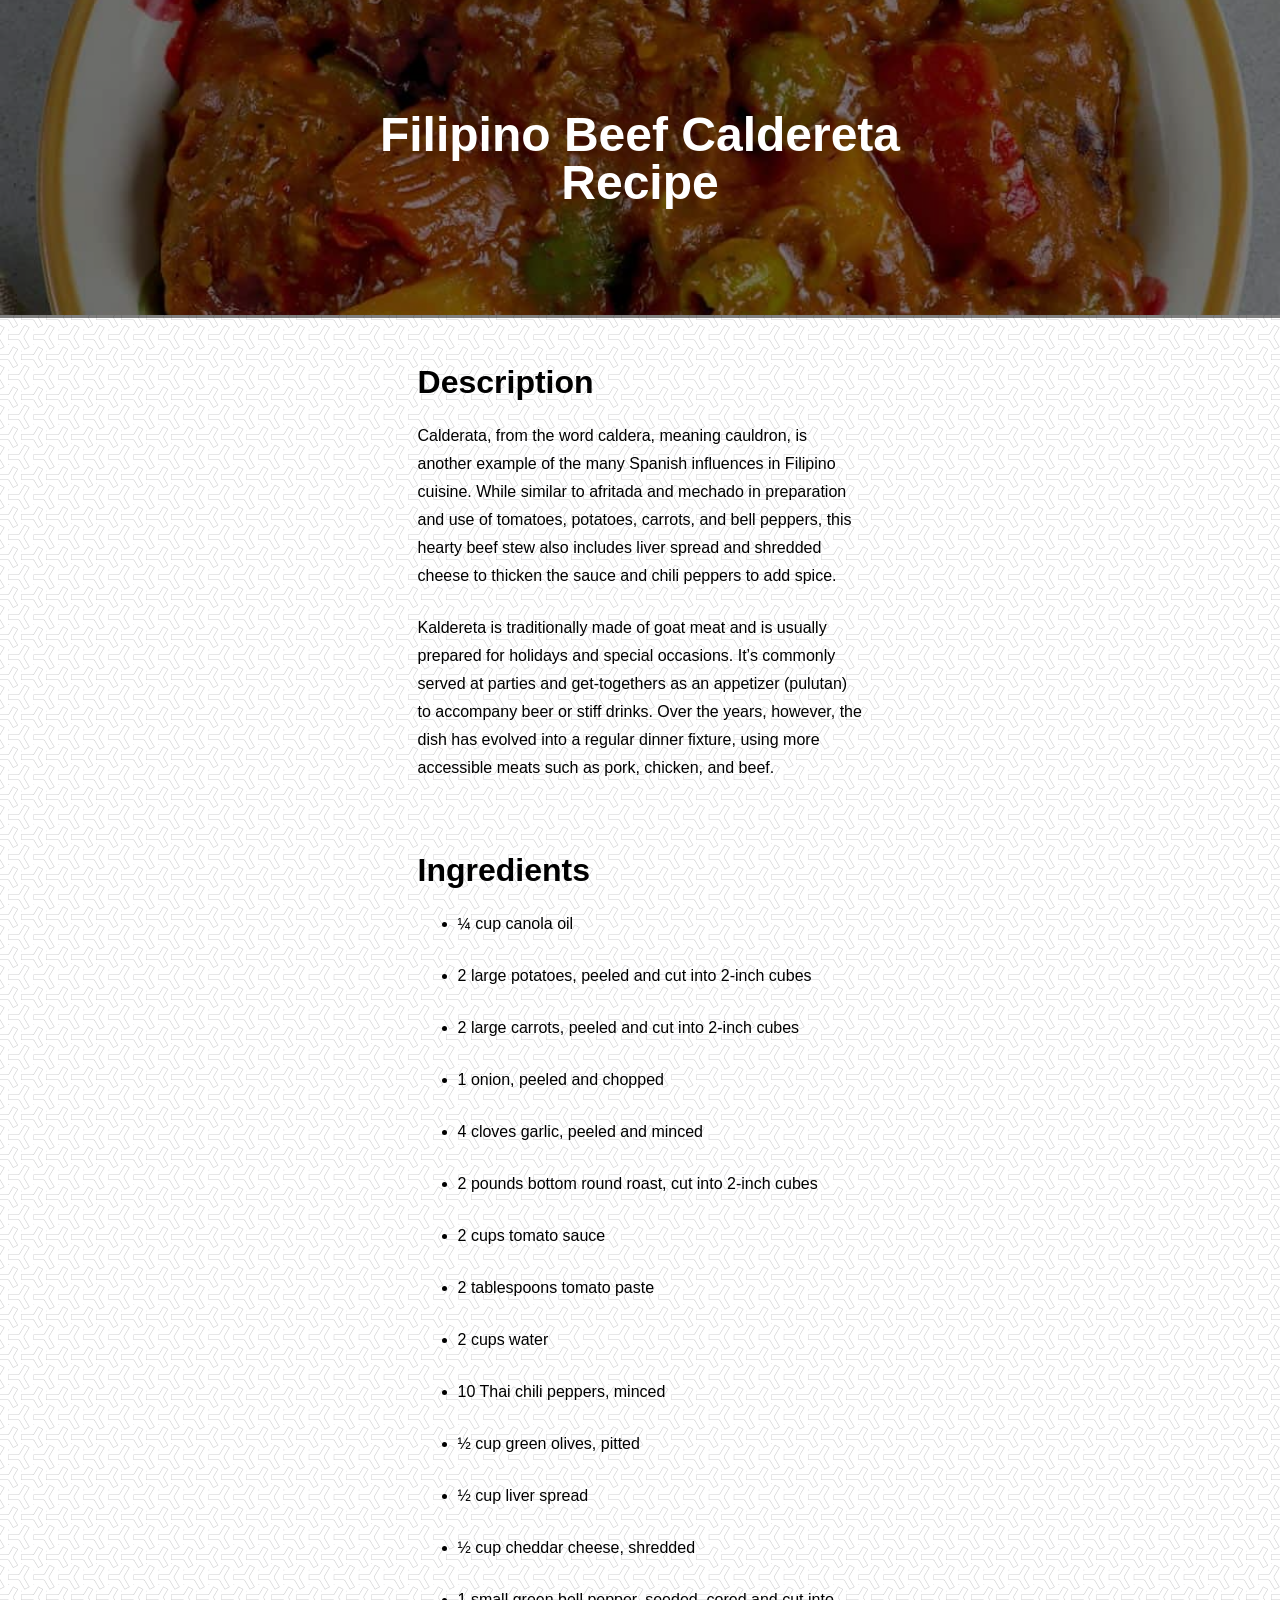
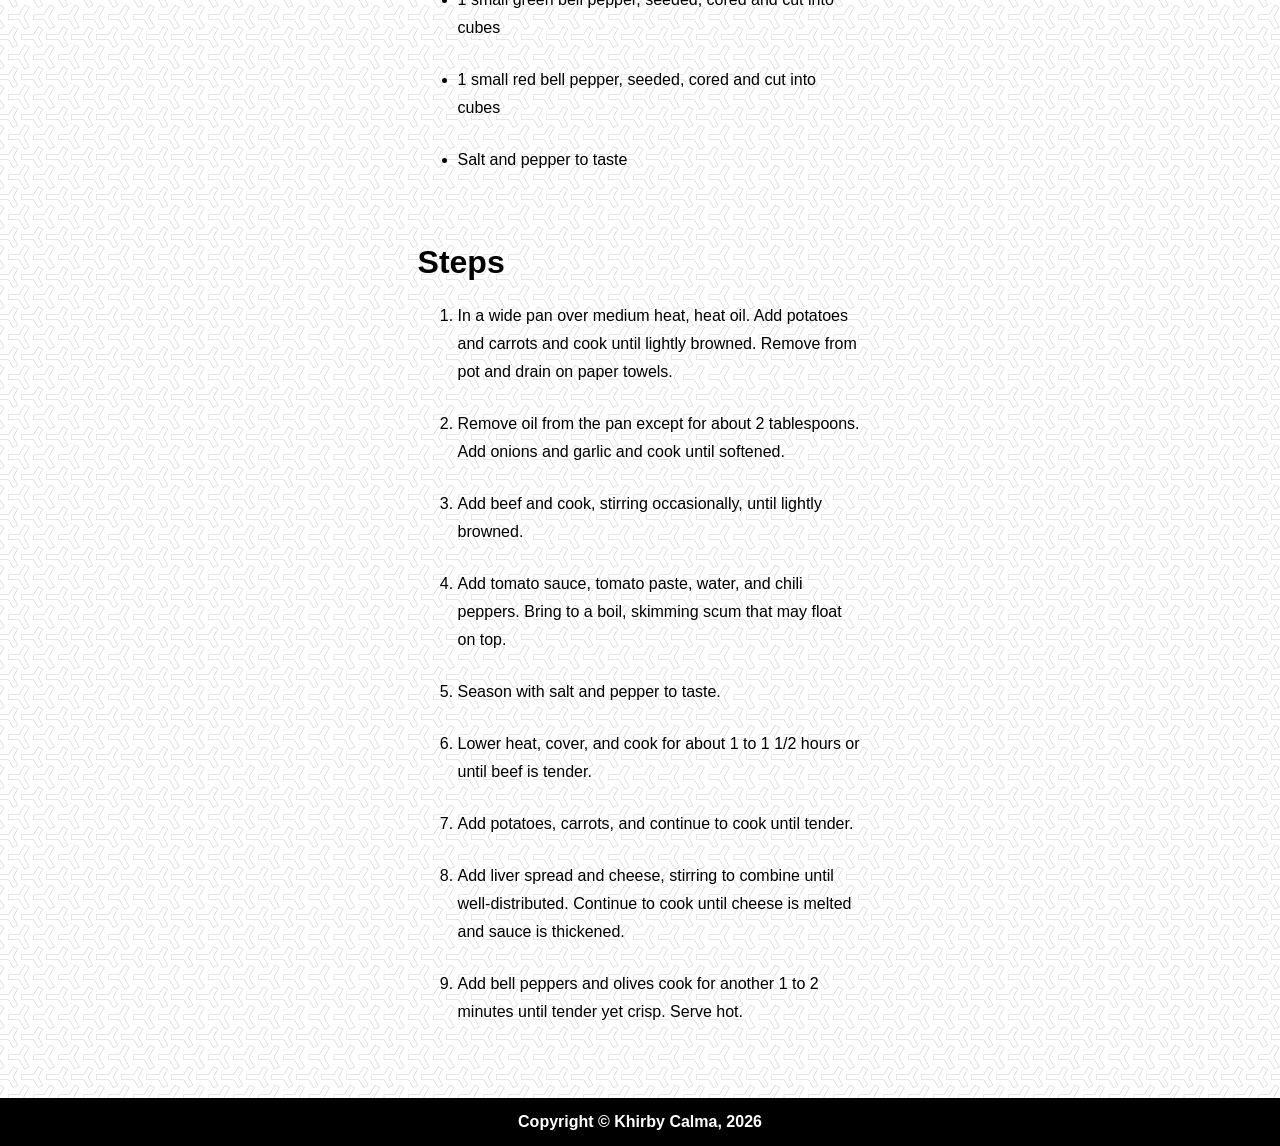
==== commit 4c57caee: "Implement navbar" ====
--- a/recipes/beefCaldereta.html
+++ b/recipes/beefCaldereta.html
@@ -8,13 +8,11 @@
         <title>Filipino Beef Caldereta Recipe</title> 
     </head>
     <body>
-        <header>
-            <nav>
-                <a href="../index.html">
-                    <button>Back to Homepage</button>
-                </a>
-            </nav>
-        </header>
+        <nav>
+            <a href="../index.html">
+                <button>Back to Homepage</button>
+            </a>
+        </nav>
         <main>
             <section class="hero">
                 <img src="../images/beefcaldereta.jpeg" alt="Filipino Beef Caldereta">
--- a/styles.css
+++ b/styles.css
@@ -7,6 +7,29 @@
 }
 
 /* HEADER */
+nav {
+    position: fixed;
+    top: 0;
+    width: 100%;
+}
+  
+nav a button{
+    color: black;
+    text-align: center;
+    padding: 1rem 2rem;
+    text-decoration: none;
+    font-size: 1rem;
+    font-weight: bold;
+    width: 100%;
+    border: none;
+}
+  
+nav a button:hover, nav a button.active {
+    transition: .5s ease;;
+    background-color: #04AA6D;
+    color: white;
+}
+
 .hero {
   position: relative; 
   width: 100%;
@@ -119,6 +142,13 @@
     margin-bottom: 1.5rem;
 }
 
+.recipe-content .steps h3 {
+    font-size: 1.5rem;
+    font-weight: bold;
+    margin-bottom: 1.5rem;
+}
+
+
 .recipe-content .description p, .recipe-content .ingredients ul li p,
 .recipe-content .steps ol li p {
     font-size: 1rem;
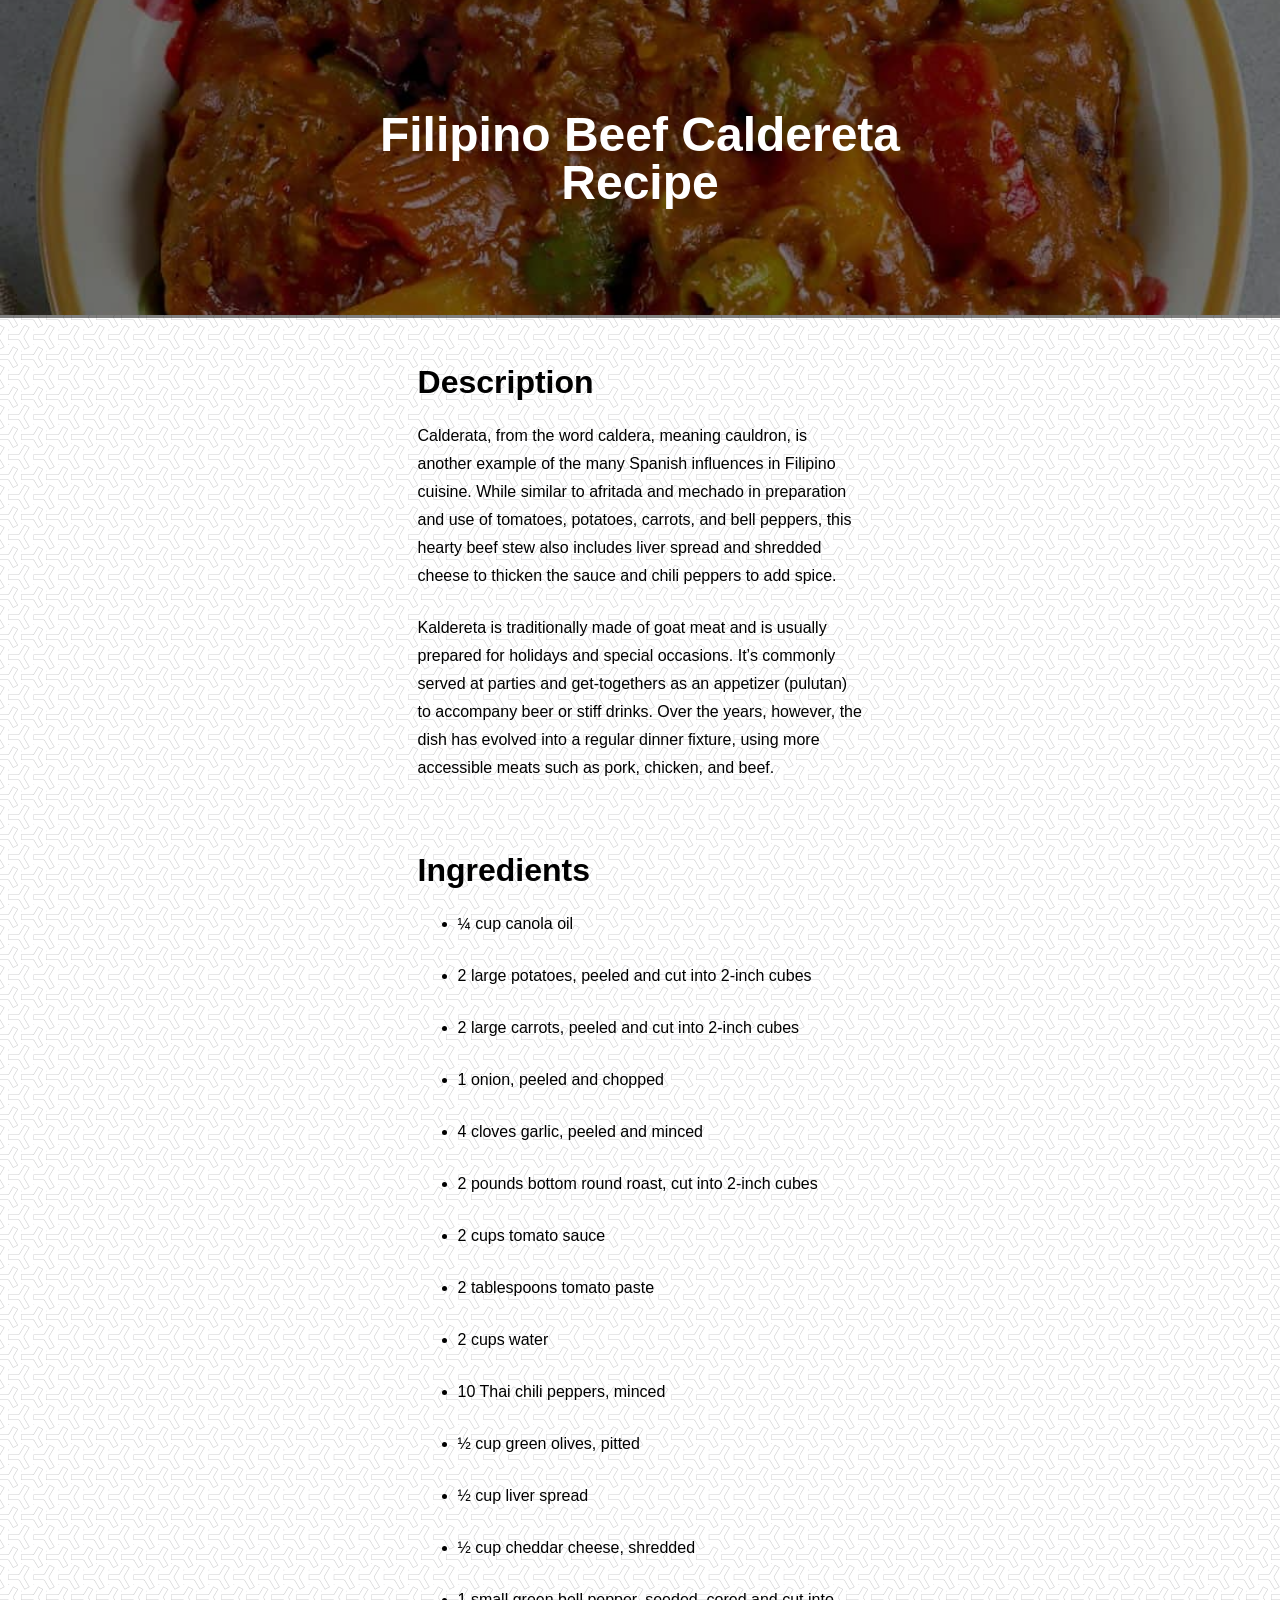
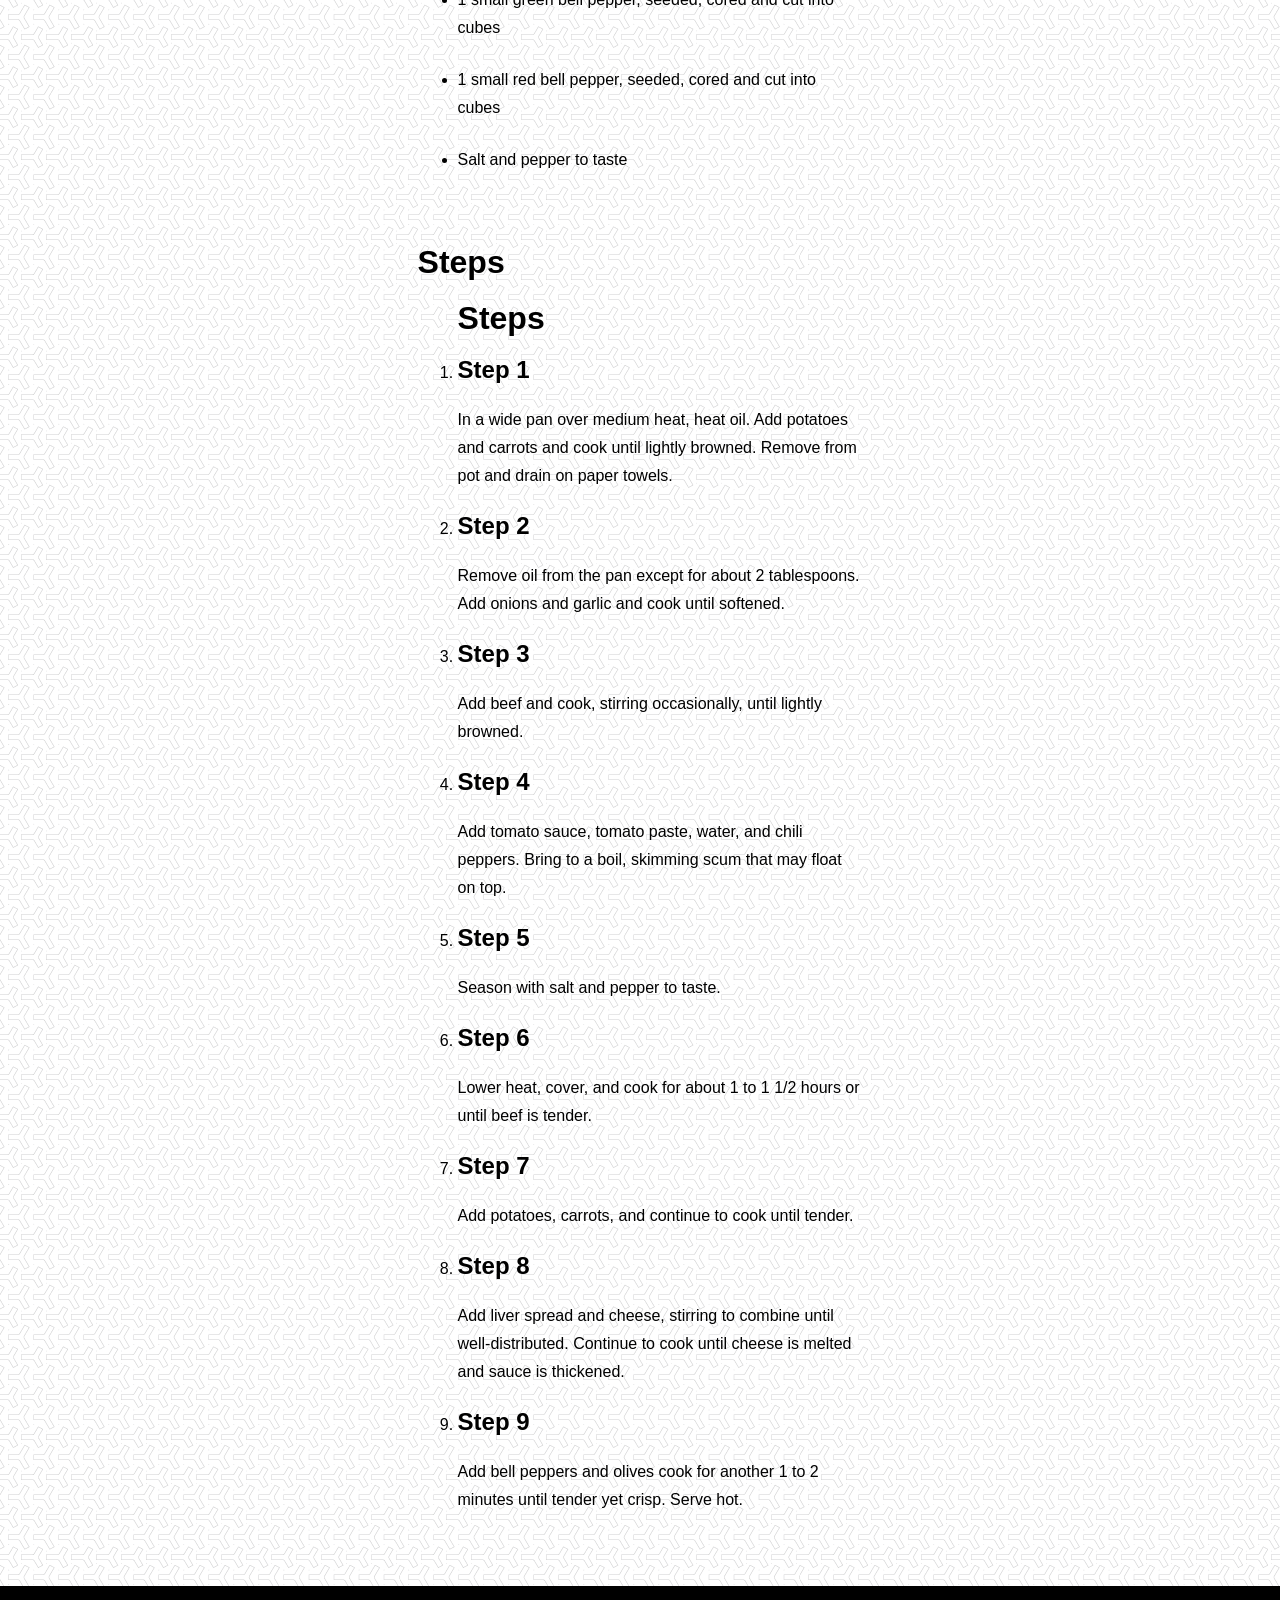
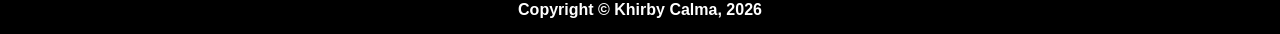
==== commit b2643b53: "Done with some changes" ====
--- a/recipes/beefCaldereta.html
+++ b/recipes/beefCaldereta.html
@@ -1,152 +1,176 @@
 <!-- Credit to: https://www.kawalingpinoy.com/beef-caldereta/ -->
 <!DOCTYPE html>
 <html lang="en">
-    <head>
-        <meta charset="UTF-8">
-        <link rel="stylesheet" href="../reset.css">
-        <link rel="stylesheet" href="../styles.css">
-        <title>Filipino Beef Caldereta Recipe</title> 
-    </head>
-    <body>
+
+<head>
+    <meta charset="UTF-8">
+    <link rel="stylesheet" href="../reset.css">
+    <link rel="stylesheet" href="../styles.css">
+    <title>Filipino Beef Caldereta Recipe</title>
+</head>
+
+<body>
+    <header>
         <nav>
             <a href="../index.html">
-                <button>Back to Homepage</button>
+                <button class="backBtn">Back to Homepage</button>
             </a>
         </nav>
-        <main>
-            <section class="hero">
-                <img src="../images/beefcaldereta.jpeg" alt="Filipino Beef Caldereta">
-                <div class="overlay">
-                    <h1 class="overlay-text">Filipino Beef Caldereta Recipe</h1>
-                </div>
+    </header>
+    <main>
+        <section class="hero">
+            <img src="../images/beefcaldereta.jpeg" alt="Filipino Beef Caldereta">
+            <div class="overlay">
+                <h1 class="overlay-text">Filipino Beef Caldereta Recipe</h1>
+            </div>
+        </section>
+        <section class="recipe-content">
+            <section class="description">
+                <h2>Description</h2>
+                <p>
+                    Calderata, from the word caldera, meaning cauldron, is another example of the many Spanish
+                    influences in Filipino cuisine.
+                    While similar to afritada and mechado in preparation and use of tomatoes, potatoes, carrots, and
+                    bell peppers,
+                    this hearty beef stew also includes liver spread and shredded cheese to thicken the sauce and chili
+                    peppers to add spice.
+                </p>
+                <p>
+                    Kaldereta is traditionally made of goat meat and is usually prepared for holidays and special
+                    occasions.
+                    It’s commonly served at parties and get-togethers as an appetizer (pulutan) to accompany beer or
+                    stiff drinks.
+                    Over the years, however, the dish has evolved into a regular dinner fixture, using more accessible
+                    meats such as pork, chicken, and beef.
+                </p>
             </section>
-            <section class="recipe-content">
-                <section class="description">
-                    <h2>Description</h2>
-                    <p>
-                        Calderata, from the word caldera, meaning cauldron, is another example of the many Spanish influences in Filipino cuisine. 
-                        While similar to afritada and mechado in preparation and use of tomatoes, potatoes, carrots, and bell peppers, 
-                        this hearty beef stew also includes liver spread and shredded cheese to thicken the sauce and chili peppers to add spice.
-                    </p>
-                    <p>
-                        Kaldereta is traditionally made of goat meat and is usually prepared for holidays and special occasions. 
-                        It’s commonly served at parties and get-togethers as an appetizer (pulutan) to accompany beer or stiff drinks. 
-                        Over the years, however, the dish has evolved into a regular dinner fixture, using more accessible meats such as pork, chicken, and beef.
-                    </p>
-                </section>
 
-                <section class="ingredients">
-                    <h2>Ingredients</h2>
-                    <ul>
-                        <li>
-                            <p>¼ cup canola oil</p>
-                        </li>
-                        <li>
-                            <p>2 large potatoes, peeled and cut into 2-inch cubes</p>
-                        </li>
-                        <li>
-                            <p>2 large carrots, peeled and cut into 2-inch cubes</p>
-                        </li>
-                        <li>
-                            <p>1 onion, peeled and chopped</p>
-                        </li>
-                        <li>
-                            <p>4 cloves garlic, peeled and minced</p>
-                        </li>
-                        <li>
-                            <p>2 pounds bottom round roast, cut into 2-inch cubes</p>
-                        </li>
-                        <li>
-                            <p>2 cups tomato sauce</p>
-                        </li>
-                        <li>
-                            <p>2 tablespoons tomato paste</p>
-                        </li>
-                        <li>
-                            <p>2 cups water</p>
-                        </li>
-                        <li>
-                            <p>10 Thai chili peppers, minced</p>
-                        </li>
-                        <li>
-                            <p>½ cup green olives, pitted</p>
-                        </li>
-                        <li>
-                            <p>½ cup liver spread</p>
-                        </li>
-                        <li>
-                            <p>½ cup cheddar cheese, shredded</p>
-                        </li>
-                        <li>
-                            <p>1 small green bell pepper, seeded, cored and cut into cubes</p>
-                        </li>
-                        <li>
-                            <p>1 small red bell pepper, seeded, cored and cut into cubes</p>
-                        </li>
-                        <li>
-                            <p>Salt and pepper to taste</p>
-                        </li>
-                    </ul>
-                </section>
+            <section class="ingredients">
+                <h2>Ingredients</h2>
+                <ul>
+                    <li>
+                        <p>¼ cup canola oil</p>
+                    </li>
+                    <li>
+                        <p>2 large potatoes, peeled and cut into 2-inch cubes</p>
+                    </li>
+                    <li>
+                        <p>2 large carrots, peeled and cut into 2-inch cubes</p>
+                    </li>
+                    <li>
+                        <p>1 onion, peeled and chopped</p>
+                    </li>
+                    <li>
+                        <p>4 cloves garlic, peeled and minced</p>
+                    </li>
+                    <li>
+                        <p>2 pounds bottom round roast, cut into 2-inch cubes</p>
+                    </li>
+                    <li>
+                        <p>2 cups tomato sauce</p>
+                    </li>
+                    <li>
+                        <p>2 tablespoons tomato paste</p>
+                    </li>
+                    <li>
+                        <p>2 cups water</p>
+                    </li>
+                    <li>
+                        <p>10 Thai chili peppers, minced</p>
+                    </li>
+                    <li>
+                        <p>½ cup green olives, pitted</p>
+                    </li>
+                    <li>
+                        <p>½ cup liver spread</p>
+                    </li>
+                    <li>
+                        <p>½ cup cheddar cheese, shredded</p>
+                    </li>
+                    <li>
+                        <p>1 small green bell pepper, seeded, cored and cut into cubes</p>
+                    </li>
+                    <li>
+                        <p>1 small red bell pepper, seeded, cored and cut into cubes</p>
+                    </li>
+                    <li>
+                        <p>Salt and pepper to taste</p>
+                    </li>
+                </ul>
+            </section>
 
-                <section class="steps">
+            <section class="steps">
+                <h2>Steps</h2>
+                <ol>
                     <h2>Steps</h2>
-                    <ol>
-                        <li>
-                            <p>
-                                In a wide pan over medium heat, heat oil. Add potatoes and carrots and 
-                                cook until lightly browned. Remove from pot and drain on paper towels.
-                            </p>
-                        </li>
-                        <li>
-                            <p>
-                                Remove oil from the pan except for about 2 tablespoons. 
-                                Add onions and garlic and cook until softened.
-                            </p>
-                        </li>
-                        <li>
-                            <p>
-                                Add beef and cook, stirring occasionally, until lightly browned.
-                            </p>
-                        </li>
-                        <li>
-                            <p>
-                                Add tomato sauce, tomato paste, water, and chili peppers. 
-                                Bring to a boil, skimming scum that may float on top. 
-                            </p>
-                        </li>
-                        <li>
-                            <p>
-                                Season with salt and pepper to taste.
-                            </p>
-                        </li>
-                        <li>
-                            <p>
-                                Lower heat, cover, and cook for about 1 to 1 1/2 hours or until beef is tender. 
-                            </p>
-                        </li>
-                        <li>
-                            <p>
-                                Add potatoes, carrots, and continue to cook until tender.
-                            </p>
-                        </li>
-                        <li>
-                            <p>
-                                Add liver spread and cheese, stirring to combine until well-distributed. 
-                                Continue to cook until cheese is melted and sauce is thickened. 
-                            </p>
-                        </li>
-                        <li>
-                            <p>
-                                Add bell peppers and olives cook for another 1 to 2 minutes until tender yet crisp. Serve hot.
-                            </p>
-                        </li>
-                    </ol>
-                </section>
+                    <li>
+                        <h3>Step 1</h3>
+                        <p>
+                            In a wide pan over medium heat, heat oil. Add potatoes and carrots and
+                            cook until lightly browned. Remove from pot and drain on paper towels.
+                        </p>
+                    </li>
+                    <li>
+                        <h3>Step 2</h3>
+                        <p>
+                            Remove oil from the pan except for about 2 tablespoons.
+                            Add onions and garlic and cook until softened.
+                        </p>
+                    </li>
+                    <li>
+                        <h3>Step 3</h3>
+                        <p>
+                            Add beef and cook, stirring occasionally, until lightly browned.
+                        </p>
+                    </li>
+                    <li>
+                        <h3>Step 4</h3>
+                        <p>
+                            Add tomato sauce, tomato paste, water, and chili peppers.
+                            Bring to a boil, skimming scum that may float on top.
+                        </p>
+                    </li>
+                    <li>
+                        <h3>Step 5</h3>
+                        <p>
+                            Season with salt and pepper to taste.
+                        </p>
+                    </li>
+                    <li>
+                        <h3>Step 6</h3>
+                        <p>
+                            Lower heat, cover, and cook for about 1 to 1 1/2 hours or until beef is tender.
+                        </p>
+                    </li>
+                    <li>
+                        <h3>Step 7</h3>
+                        <p>
+                            Add potatoes, carrots, and continue to cook until tender.
+                        </p>
+                    </li>
+                    <li>
+                        <h3>Step 8</h3>
+                        <p>
+                            Add liver spread and cheese, stirring to combine until well-distributed.
+                            Continue to cook until cheese is melted and sauce is thickened.
+                        </p>
+                    </li>
+                    <li>
+                        <h3>Step 9</h3>
+                        <p>
+                            Add bell peppers and olives cook for another 1 to 2 minutes until tender yet crisp. Serve
+                            hot.
+                        </p>
+                    </li>
+                </ol>
             </section>
-        </main>
-        <footer>
-            <p>Copyright &copy; Khirby Calma, <script>document.write(new Date().getFullYear());</script></p>
-        </footer>
-    </body>
+        </section>
+    </main>
+    <footer>
+        <p>Copyright &copy; Khirby Calma,
+            <script>document.write(new Date().getFullYear());</script>
+        </p>
+    </footer>
+</body>
+
 </html>
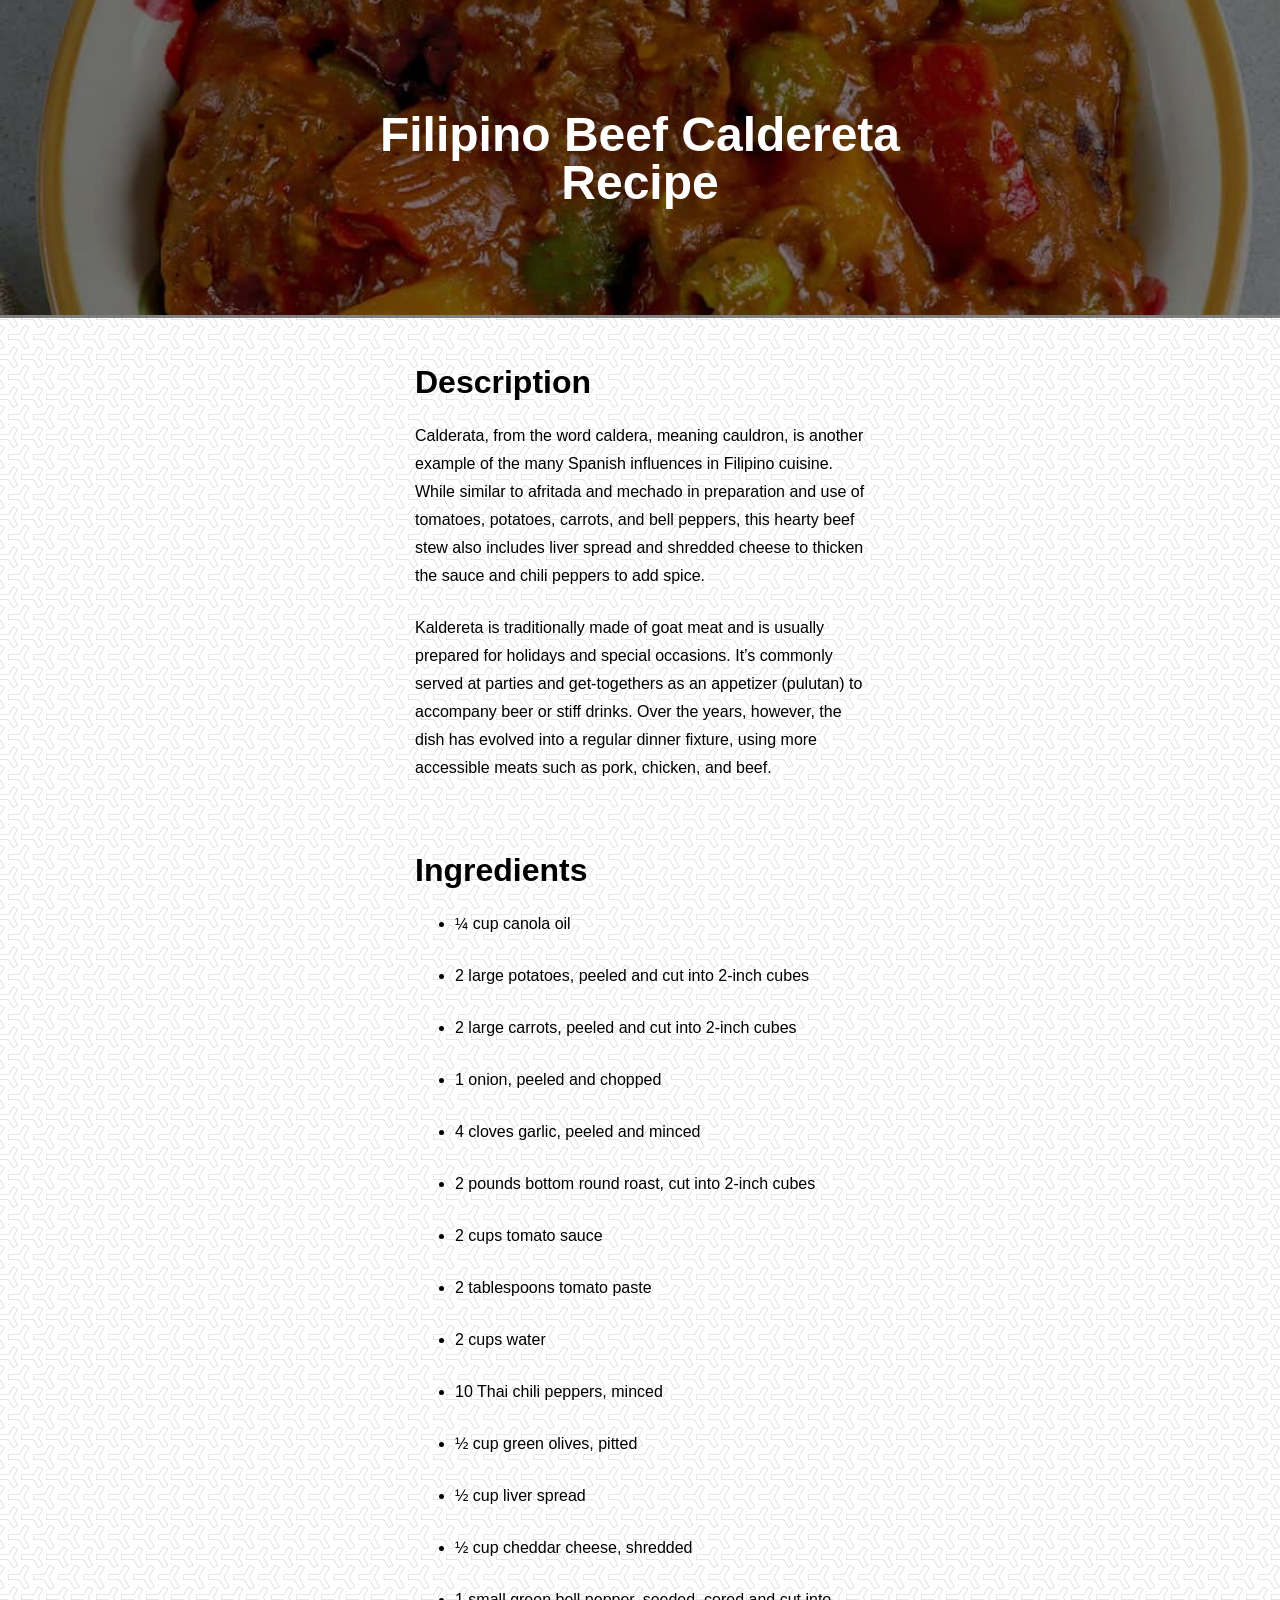
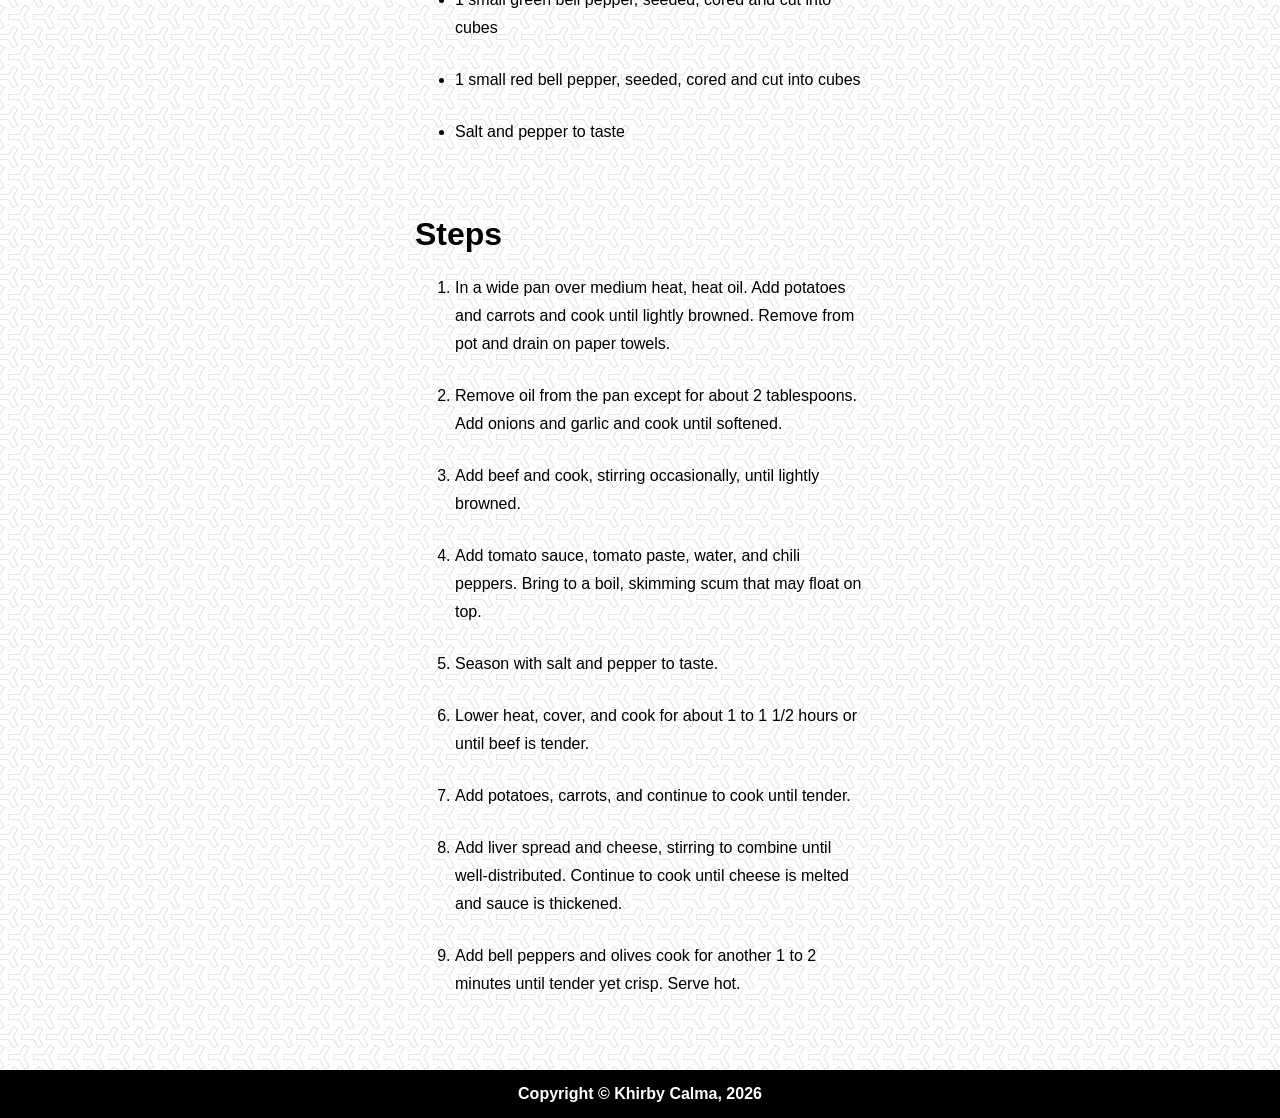
==== commit 9854adad: "Merge branch 'main' into main" ====
--- a/recipes/beefCaldereta.html
+++ b/recipes/beefCaldereta.html
@@ -2,175 +2,152 @@
 <!DOCTYPE html>
 <html lang="en">
 
-<head>
-    <meta charset="UTF-8">
-    <link rel="stylesheet" href="../reset.css">
-    <link rel="stylesheet" href="../styles.css">
-    <title>Filipino Beef Caldereta Recipe</title>
-</head>
-
-<body>
-    <header>
+    <head>
+        <meta charset="UTF-8">
+        <link rel="stylesheet" href="../reset.css">
+        <link rel="stylesheet" href="../styles.css">
+        <title>Filipino Beef Caldereta Recipe</title> 
+    </head>
+    <body>
         <nav>
             <a href="../index.html">
-                <button class="backBtn">Back to Homepage</button>
+                <button>Back to Homepage</button>
             </a>
         </nav>
-    </header>
-    <main>
-        <section class="hero">
-            <img src="../images/beefcaldereta.jpeg" alt="Filipino Beef Caldereta">
-            <div class="overlay">
-                <h1 class="overlay-text">Filipino Beef Caldereta Recipe</h1>
-            </div>
-        </section>
-        <section class="recipe-content">
-            <section class="description">
-                <h2>Description</h2>
-                <p>
-                    Calderata, from the word caldera, meaning cauldron, is another example of the many Spanish
-                    influences in Filipino cuisine.
-                    While similar to afritada and mechado in preparation and use of tomatoes, potatoes, carrots, and
-                    bell peppers,
-                    this hearty beef stew also includes liver spread and shredded cheese to thicken the sauce and chili
-                    peppers to add spice.
-                </p>
-                <p>
-                    Kaldereta is traditionally made of goat meat and is usually prepared for holidays and special
-                    occasions.
-                    It’s commonly served at parties and get-togethers as an appetizer (pulutan) to accompany beer or
-                    stiff drinks.
-                    Over the years, however, the dish has evolved into a regular dinner fixture, using more accessible
-                    meats such as pork, chicken, and beef.
-                </p>
+        <main>
+            <section class="hero">
+                <img src="../images/beefcaldereta.jpeg" alt="Filipino Beef Caldereta">
+                <div class="overlay">
+                    <h1 class="overlay-text">Filipino Beef Caldereta Recipe</h1>
+                </div>
             </section>
+            <section class="recipe-content">
+                <section class="description">
+                    <h2>Description</h2>
+                    <p>
+                        Calderata, from the word caldera, meaning cauldron, is another example of the many Spanish influences in Filipino cuisine. 
+                        While similar to afritada and mechado in preparation and use of tomatoes, potatoes, carrots, and bell peppers, 
+                        this hearty beef stew also includes liver spread and shredded cheese to thicken the sauce and chili peppers to add spice.
+                    </p>
+                    <p>
+                        Kaldereta is traditionally made of goat meat and is usually prepared for holidays and special occasions. 
+                        It’s commonly served at parties and get-togethers as an appetizer (pulutan) to accompany beer or stiff drinks. 
+                        Over the years, however, the dish has evolved into a regular dinner fixture, using more accessible meats such as pork, chicken, and beef.
+                    </p>
+                </section>
 
-            <section class="ingredients">
-                <h2>Ingredients</h2>
-                <ul>
-                    <li>
-                        <p>¼ cup canola oil</p>
-                    </li>
-                    <li>
-                        <p>2 large potatoes, peeled and cut into 2-inch cubes</p>
-                    </li>
-                    <li>
-                        <p>2 large carrots, peeled and cut into 2-inch cubes</p>
-                    </li>
-                    <li>
-                        <p>1 onion, peeled and chopped</p>
-                    </li>
-                    <li>
-                        <p>4 cloves garlic, peeled and minced</p>
-                    </li>
-                    <li>
-                        <p>2 pounds bottom round roast, cut into 2-inch cubes</p>
-                    </li>
-                    <li>
-                        <p>2 cups tomato sauce</p>
-                    </li>
-                    <li>
-                        <p>2 tablespoons tomato paste</p>
-                    </li>
-                    <li>
-                        <p>2 cups water</p>
-                    </li>
-                    <li>
-                        <p>10 Thai chili peppers, minced</p>
-                    </li>
-                    <li>
-                        <p>½ cup green olives, pitted</p>
-                    </li>
-                    <li>
-                        <p>½ cup liver spread</p>
-                    </li>
-                    <li>
-                        <p>½ cup cheddar cheese, shredded</p>
-                    </li>
-                    <li>
-                        <p>1 small green bell pepper, seeded, cored and cut into cubes</p>
-                    </li>
-                    <li>
-                        <p>1 small red bell pepper, seeded, cored and cut into cubes</p>
-                    </li>
-                    <li>
-                        <p>Salt and pepper to taste</p>
-                    </li>
-                </ul>
+                <section class="ingredients">
+                    <h2>Ingredients</h2>
+                    <ul>
+                        <li>
+                            <p>¼ cup canola oil</p>
+                        </li>
+                        <li>
+                            <p>2 large potatoes, peeled and cut into 2-inch cubes</p>
+                        </li>
+                        <li>
+                            <p>2 large carrots, peeled and cut into 2-inch cubes</p>
+                        </li>
+                        <li>
+                            <p>1 onion, peeled and chopped</p>
+                        </li>
+                        <li>
+                            <p>4 cloves garlic, peeled and minced</p>
+                        </li>
+                        <li>
+                            <p>2 pounds bottom round roast, cut into 2-inch cubes</p>
+                        </li>
+                        <li>
+                            <p>2 cups tomato sauce</p>
+                        </li>
+                        <li>
+                            <p>2 tablespoons tomato paste</p>
+                        </li>
+                        <li>
+                            <p>2 cups water</p>
+                        </li>
+                        <li>
+                            <p>10 Thai chili peppers, minced</p>
+                        </li>
+                        <li>
+                            <p>½ cup green olives, pitted</p>
+                        </li>
+                        <li>
+                            <p>½ cup liver spread</p>
+                        </li>
+                        <li>
+                            <p>½ cup cheddar cheese, shredded</p>
+                        </li>
+                        <li>
+                            <p>1 small green bell pepper, seeded, cored and cut into cubes</p>
+                        </li>
+                        <li>
+                            <p>1 small red bell pepper, seeded, cored and cut into cubes</p>
+                        </li>
+                        <li>
+                            <p>Salt and pepper to taste</p>
+                        </li>
+                    </ul>
+                </section>
+
+                <section class="steps">
+                    <h2>Steps</h2>
+                    <ol>
+                        <li>
+                            <p>
+                                In a wide pan over medium heat, heat oil. Add potatoes and carrots and 
+                                cook until lightly browned. Remove from pot and drain on paper towels.
+                            </p>
+                        </li>
+                        <li>
+                            <p>
+                                Remove oil from the pan except for about 2 tablespoons. 
+                                Add onions and garlic and cook until softened.
+                            </p>
+                        </li>
+                        <li>
+                            <p>
+                                Add beef and cook, stirring occasionally, until lightly browned.
+                            </p>
+                        </li>
+                        <li>
+                            <p>
+                                Add tomato sauce, tomato paste, water, and chili peppers. 
+                                Bring to a boil, skimming scum that may float on top. 
+                            </p>
+                        </li>
+                        <li>
+                            <p>
+                                Season with salt and pepper to taste.
+                            </p>
+                        </li>
+                        <li>
+                            <p>
+                                Lower heat, cover, and cook for about 1 to 1 1/2 hours or until beef is tender. 
+                            </p>
+                        </li>
+                        <li>
+                            <p>
+                                Add potatoes, carrots, and continue to cook until tender.
+                            </p>
+                        </li>
+                        <li>
+                            <p>
+                                Add liver spread and cheese, stirring to combine until well-distributed. 
+                                Continue to cook until cheese is melted and sauce is thickened. 
+                            </p>
+                        </li>
+                        <li>
+                            <p>
+                                Add bell peppers and olives cook for another 1 to 2 minutes until tender yet crisp. Serve hot.
+                            </p>
+                        </li>
+                    </ol>
+                </section>
             </section>
-
-            <section class="steps">
-                <h2>Steps</h2>
-                <ol>
-                    <h2>Steps</h2>
-                    <li>
-                        <h3>Step 1</h3>
-                        <p>
-                            In a wide pan over medium heat, heat oil. Add potatoes and carrots and
-                            cook until lightly browned. Remove from pot and drain on paper towels.
-                        </p>
-                    </li>
-                    <li>
-                        <h3>Step 2</h3>
-                        <p>
-                            Remove oil from the pan except for about 2 tablespoons.
-                            Add onions and garlic and cook until softened.
-                        </p>
-                    </li>
-                    <li>
-                        <h3>Step 3</h3>
-                        <p>
-                            Add beef and cook, stirring occasionally, until lightly browned.
-                        </p>
-                    </li>
-                    <li>
-                        <h3>Step 4</h3>
-                        <p>
-                            Add tomato sauce, tomato paste, water, and chili peppers.
-                            Bring to a boil, skimming scum that may float on top.
-                        </p>
-                    </li>
-                    <li>
-                        <h3>Step 5</h3>
-                        <p>
-                            Season with salt and pepper to taste.
-                        </p>
-                    </li>
-                    <li>
-                        <h3>Step 6</h3>
-                        <p>
-                            Lower heat, cover, and cook for about 1 to 1 1/2 hours or until beef is tender.
-                        </p>
-                    </li>
-                    <li>
-                        <h3>Step 7</h3>
-                        <p>
-                            Add potatoes, carrots, and continue to cook until tender.
-                        </p>
-                    </li>
-                    <li>
-                        <h3>Step 8</h3>
-                        <p>
-                            Add liver spread and cheese, stirring to combine until well-distributed.
-                            Continue to cook until cheese is melted and sauce is thickened.
-                        </p>
-                    </li>
-                    <li>
-                        <h3>Step 9</h3>
-                        <p>
-                            Add bell peppers and olives cook for another 1 to 2 minutes until tender yet crisp. Serve
-                            hot.
-                        </p>
-                    </li>
-                </ol>
-            </section>
-        </section>
-    </main>
-    <footer>
-        <p>Copyright &copy; Khirby Calma,
-            <script>document.write(new Date().getFullYear());</script>
-        </p>
-    </footer>
-</body>
-
+        </main>
+        <footer>
+            <p>Copyright &copy; Khirby Calma, <script>document.write(new Date().getFullYear());</script></p>
+        </footer>
+    </body>
 </html>
--- a/styles.css
+++ b/styles.css
@@ -1,4 +1,4 @@
-body{
+body {
     margin: 0;
     min-height: 100vh;
     display: flex;
@@ -31,8 +31,8 @@
 }
 
 .hero {
-  position: relative; 
-  width: 100%;
+    position: relative;
+    width: 100%;
 }
 
 .hero img {
@@ -42,22 +42,22 @@
 }
 
 .hero .overlay {
-    position: absolute; 
-    top: 0; 
+    position: absolute;
+    top: 0;
     left: 0;
-    width: 100%; 
-    height: 100%; 
-    z-index: 1; 
+    width: 100%;
+    height: 100%;
+    z-index: 1;
     background-color: rgba(0, 0, 0, 0.5);
 }
 
 .hero .overlay .overlay-text {
     position: absolute;
-    top: 50%; 
-    left: 50%; 
+    top: 50%;
+    left: 50%;
     transform: translate(-50%, -50%);
-    color: #fff; 
-    font-size: 3rem; 
+    color: #fff;
+    font-size: 3rem;
     font-weight: bold;
     text-align: center;
 }
@@ -103,7 +103,7 @@
     background-color: rgba(0, 0, 0, 0.5);
     overflow: hidden;
     width: 100%;
-    height:0;
+    height: 0;
     transition: .5s ease;
 }
 
@@ -111,8 +111,8 @@
     bottom: 0;
     height: 100%;
 }
-  
-.recipe-card .overlay .overlay-text{
+
+.recipe-card .overlay .overlay-text {
     text-transform: uppercase;
     font-size: 1rem;
     font-weight: bold;
@@ -128,15 +128,16 @@
 }
 
 .recipe-content {
-    width: 50ch;
+    width: 50vh;
     display: flex;
     flex-direction: column;
     gap: 3rem;
     margin: 3rem auto;
 }
 
-.recipe-content .description h2, .recipe-content .ingredients h2, 
-.recipe-content .steps h2{
+.recipe-content .description h2,
+.recipe-content .ingredients h2,
+.recipe-content .steps h2 {
     font-size: 2rem;
     font-weight: bold;
     margin-bottom: 1.5rem;
@@ -151,6 +152,7 @@
 
 .recipe-content .description p, .recipe-content .ingredients ul li p,
 .recipe-content .steps ol li p {
+
     font-size: 1rem;
     line-height: 1.75rem;
     margin-bottom: 1.5rem;
@@ -184,4 +186,12 @@
     font-weight: bold;
     padding: 1rem;
     margin-top: auto;
+}
+
+.backBtn {
+    background-color: black;
+    color: white;
+    cursor: pointer;
+    font-weight: bolder;
+    padding: 4px 8px;
 }
